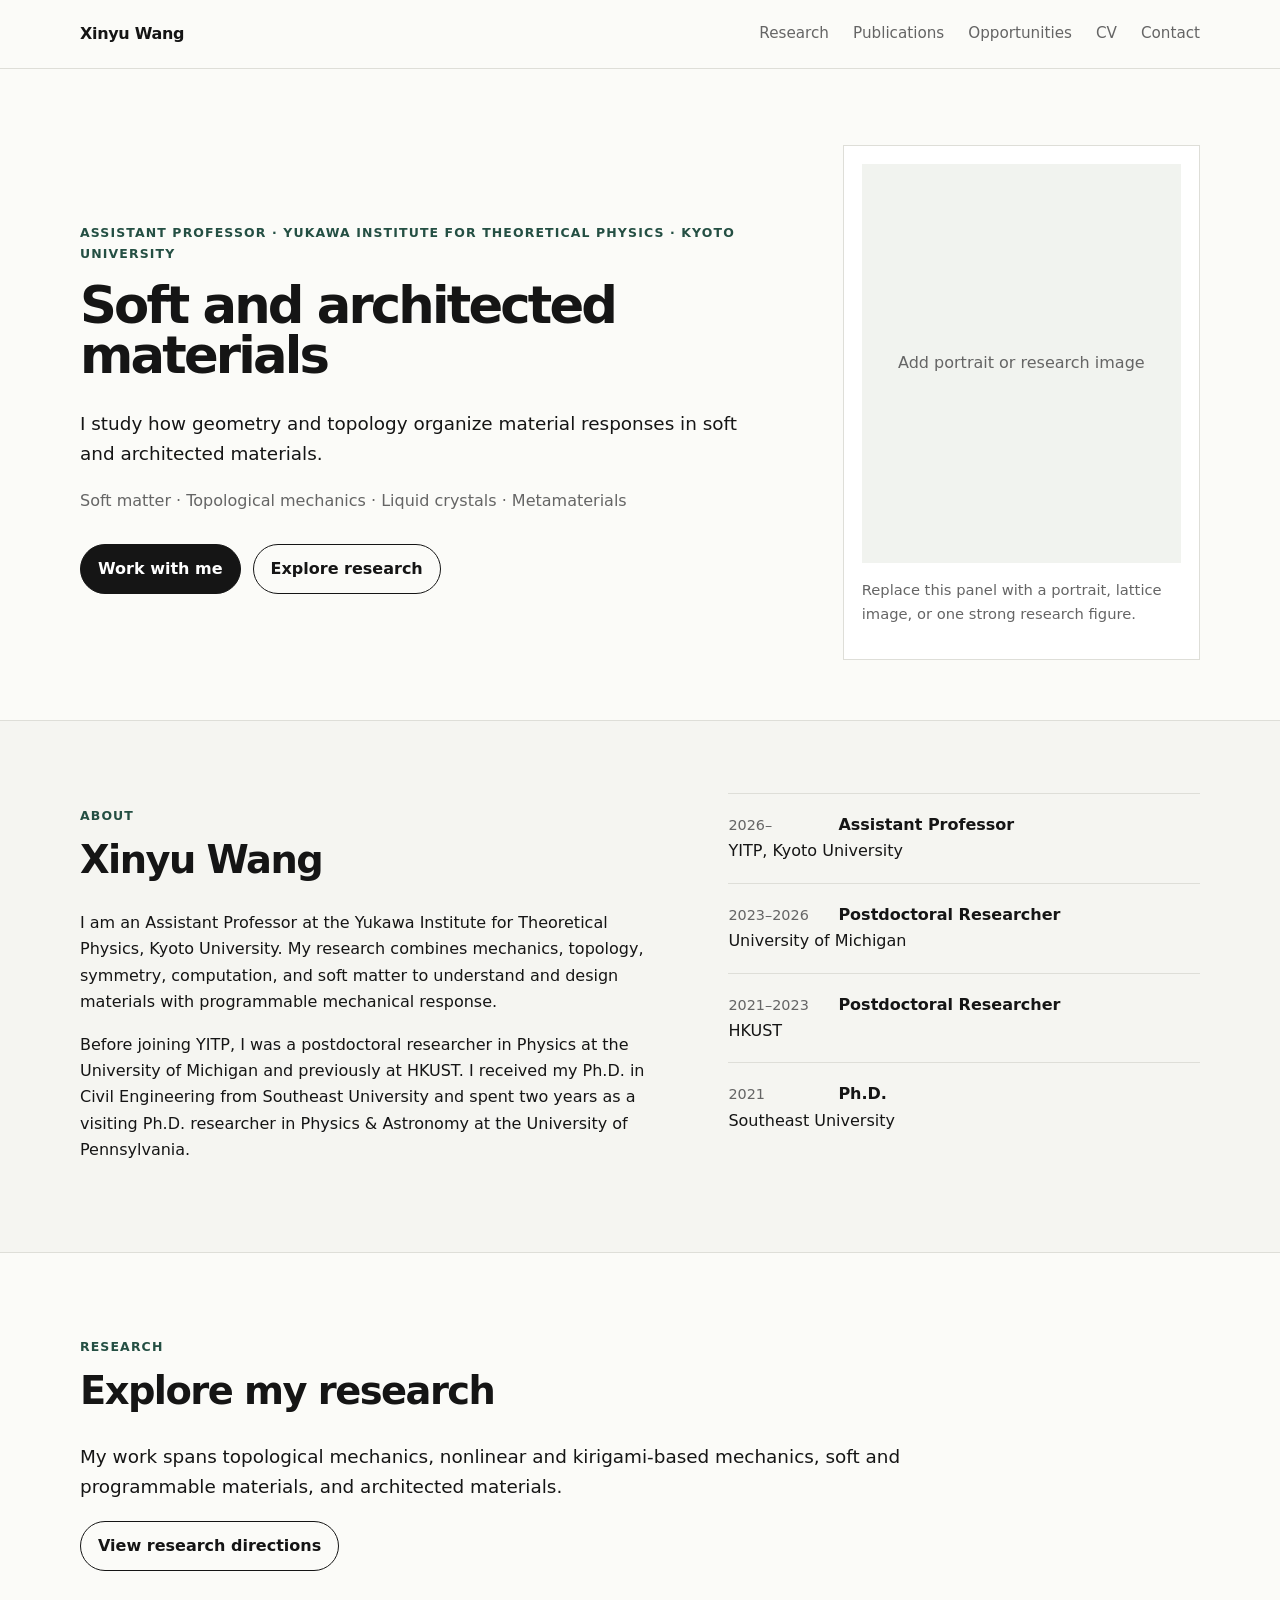
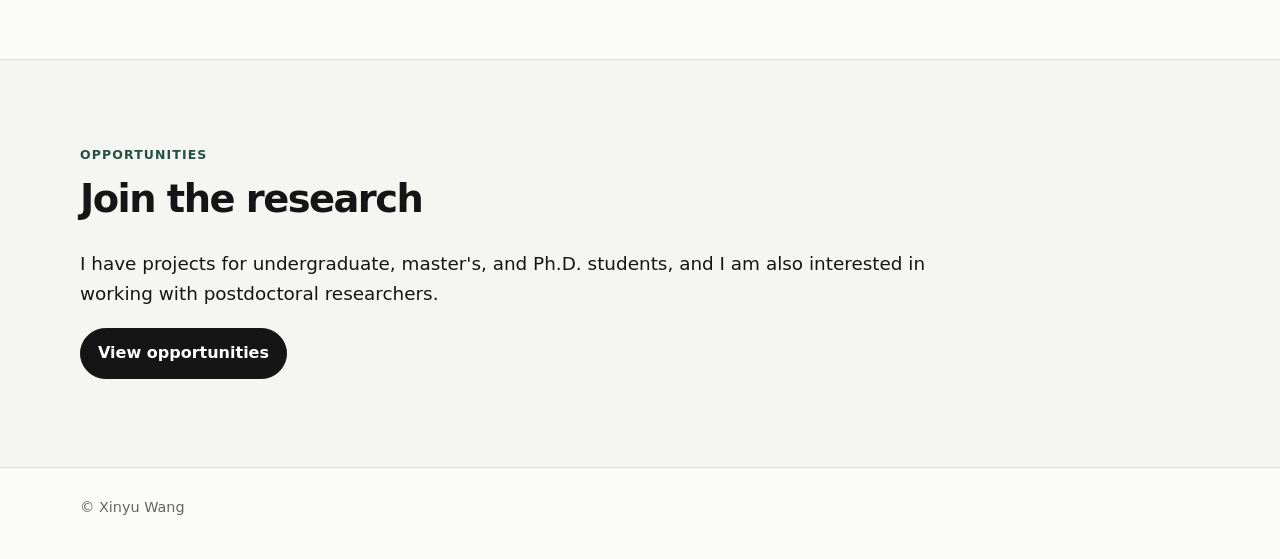
==== index.html @ d457baf6 "Add files via upload" ====
<!DOCTYPE html>
<html lang="en">
<head>
  <meta charset="utf-8" />
  <meta name="viewport" content="width=device-width, initial-scale=1" />
  <meta name="description" content="Xinyu Wang — topological mechanics, liquid crystals, architected materials, and soft matter." />
  <title>Xinyu Wang | Mechanics & Soft Materials</title>
  <link rel="stylesheet" href="style.css" />
</head>
<body>

  <header class="site-header">
    <div class="wrap nav-wrap">
      <a class="brand" href="index.html">Xinyu Wang</a>
      <nav>
        <a href="research.html">Research</a>
        <a href="publications.html">Publications</a>
        <a href="opportunities.html">Opportunities</a>
        <a href="cv.pdf">CV</a>
        <a href="contact.html">Contact</a>
      </nav>
    </div>
  </header>

<main>
<section class="hero">
      <div class="wrap hero-grid">
        <div>
          <p class="eyebrow">Assistant Professor · Yukawa Institute for Theoretical Physics · Kyoto University</p>
          <h1>Soft and architected materials</h1>
          <p class="lede">
            I study how geometry and topology organize
            material responses in soft and architected materials.
          </p>
          <p class="hero-tags">Soft matter · Topological mechanics · Liquid crystals · Metamaterials</p>
          <div class="cta-row">
            <a class="button primary" href="opportunities.html">Work with me</a>
            <a class="button" href="research.html">Explore research</a>
          </div>
        </div>
        <div class="hero-card">
          <div class="photo-placeholder">Add portrait or research image</div>
          <p class="small">Replace this panel with a portrait, lattice image, or one strong research figure.</p>
        </div>
      </div>
    </section><section id="about" class="section alt">
      <div class="wrap two-col">
        <div>
          <p class="section-kicker">About</p>
          <h2>Xinyu Wang</h2>
          <p>
            I am an Assistant Professor at the Yukawa Institute for Theoretical Physics,
            Kyoto University. My research combines mechanics, topology, symmetry,
            computation, and soft matter to understand and design materials with
            programmable mechanical response.
          </p>
          <p>
            Before joining YITP, I was a postdoctoral researcher in Physics at the
            University of Michigan and previously at HKUST. I received my Ph.D. in
            Civil Engineering from Southeast University and spent two years as a visiting
            Ph.D. researcher in Physics & Astronomy at the University of Pennsylvania.
          </p>
        </div>
        <div class="timeline">
          <div><span>2026–</span><strong>Assistant Professor</strong><br>YITP, Kyoto University</div>
          <div><span>2023–2026</span><strong>Postdoctoral Researcher</strong><br>University of Michigan</div>
          <div><span>2021–2023</span><strong>Postdoctoral Researcher</strong><br>HKUST</div>
          <div><span>2021</span><strong>Ph.D.</strong><br>Southeast University</div>
        </div>
      </div>
    </section>
<section class="section">
  <div class="wrap">
    <p class="section-kicker">Research</p>
    <h2>Explore my research</h2>
    <p class="big-copy">My work spans topological mechanics, nonlinear and kirigami-based mechanics, soft and programmable materials, and architected materials.</p>
    <p><a class="button" href="research.html">View research directions</a></p>
  </div>
</section>

<section class="section alt">
  <div class="wrap">
    <p class="section-kicker">Opportunities</p>
    <h2>Join the research</h2>
    <p class="big-copy">I have projects for undergraduate, master's, and Ph.D. students, and I am also interested in working with postdoctoral researchers.</p>
    <p><a class="button primary" href="opportunities.html">View opportunities</a></p>
  </div>
</section>

</main>
<footer>
  <div class="wrap">© Xinyu Wang</div>
</footer>
</body>
</html>
---- style.css ----
:root {
  --bg: #fbfbf8;
  --text: #151515;
  --muted: #656565;
  --line: #deded8;
  --accent: #244f43;
  --panel: #f1f3ef;
  --max: 1120px;
}

* { box-sizing: border-box; }
html { scroll-behavior: smooth; }
body {
  margin: 0;
  font-family: Inter, ui-sans-serif, system-ui, -apple-system, BlinkMacSystemFont, "Segoe UI", sans-serif;
  color: var(--text);
  background: var(--bg);
  line-height: 1.65;
}
a { color: inherit; }
.wrap { width: min(var(--max), calc(100% - 40px)); margin: auto; }

.site-header {
  position: sticky;
  top: 0;
  z-index: 10;
  background: rgba(251,251,248,.93);
  border-bottom: 1px solid var(--line);
  backdrop-filter: blur(10px);
}
.nav-wrap {
  min-height: 68px;
  display: flex;
  align-items: center;
  justify-content: space-between;
  gap: 24px;
}
.brand { font-weight: 750; text-decoration: none; letter-spacing: -.02em; }
nav { display: flex; gap: 24px; flex-wrap: wrap; }
nav a { text-decoration: none; color: var(--muted); font-size: .95rem; }
nav a:hover { color: var(--text); }

.hero { padding: 76px 0 60px; }
.hero-grid {
  display: grid;
  grid-template-columns: 1.45fr .75fr;
  gap: 72px;
  align-items: center;
}
.eyebrow, .section-kicker {
  text-transform: uppercase;
  letter-spacing: .09em;
  font-size: .78rem;
  font-weight: 750;
  color: var(--accent);
}
h1 {
  font-size: clamp(2.2rem, 4vw, 3.8rem);
  letter-spacing: -.055em;
  line-height: .98;
  margin: 16px 0 28px;
  max-width: 900px;
}
h2 {
  font-size: clamp(1.75rem, 3vw, 2.7rem);
  letter-spacing: -.04em;
  line-height: 1.08;
  margin: 8px 0 30px;
}
h3 { margin-top: 0; line-height: 1.25; }
.lede { font-size: 1.15rem; max-width: 760px; }
.hero-tags { color: var(--muted); max-width: 760px; }
.cta-row { display: flex; gap: 12px; flex-wrap: wrap; margin-top: 30px; }
.button {
  display: inline-block;
  padding: 11px 17px;
  border: 1px solid var(--text);
  border-radius: 999px;
  text-decoration: none;
  font-weight: 650;
}
.button.primary { background: var(--text); color: white; }
.hero-card {
  border: 1px solid var(--line);
  padding: 18px;
  background: white;
}
.photo-placeholder {
  aspect-ratio: 4/5;
  display: grid;
  place-items: center;
  background: var(--panel);
  color: var(--muted);
  text-align: center;
  padding: 20px;
}
.small, .meta, .note { color: var(--muted); font-size: .92rem; }

.section { padding: 72px 0; border-top: 1px solid var(--line); }
.section.alt { background: #f5f5f1; }
.cards {
  display: grid;
  grid-template-columns: repeat(2, 1fr);
  gap: 18px;
}
.cards.compact { margin-top: 34px; }
.card {
  background: white;
  border: 1px solid var(--line);
  padding: 28px;
}
.pub-list article {
  padding: 24px 0;
  border-top: 1px solid var(--line);
}
.pub-list article:last-child { border-bottom: 1px solid var(--line); }
.big-copy { font-size: 1.15rem; max-width: 850px; }
.callout {
  margin-top: 34px;
  border-left: 4px solid var(--accent);
  padding: 20px 24px;
  background: white;
}
.two-col {
  display: grid;
  grid-template-columns: 1.1fr .9fr;
  gap: 72px;
}
.timeline div {
  border-top: 1px solid var(--line);
  padding: 18px 0;
}
.timeline span {
  display: inline-block;
  min-width: 110px;
  color: var(--muted);
  font-size: .9rem;
}
.contact-block a { color: var(--accent); }
footer {
  border-top: 1px solid var(--line);
  padding: 28px 0 40px;
  color: var(--muted);
  font-size: .9rem;
}

@media (max-width: 780px) {
  .nav-wrap { align-items: flex-start; padding: 16px 0; }
  nav { gap: 12px; }
  .hero { padding-top: 58px; }
  .hero-grid, .two-col, .cards { grid-template-columns: 1fr; }
  .hero-grid { gap: 34px; }
}


.full-pub-list {
  margin: 0 0 30px 1.25rem;
  padding: 0;
}
.full-pub-list li {
  margin-bottom: 0.9rem;
  padding-left: 0.35rem;
}
.full-pub-list a {
  color: var(--accent);
}
.pub-year {
  margin-top: 2.2rem;
  margin-bottom: 1rem;
  font-size: 1.05rem;
  letter-spacing: 0.01em;
}
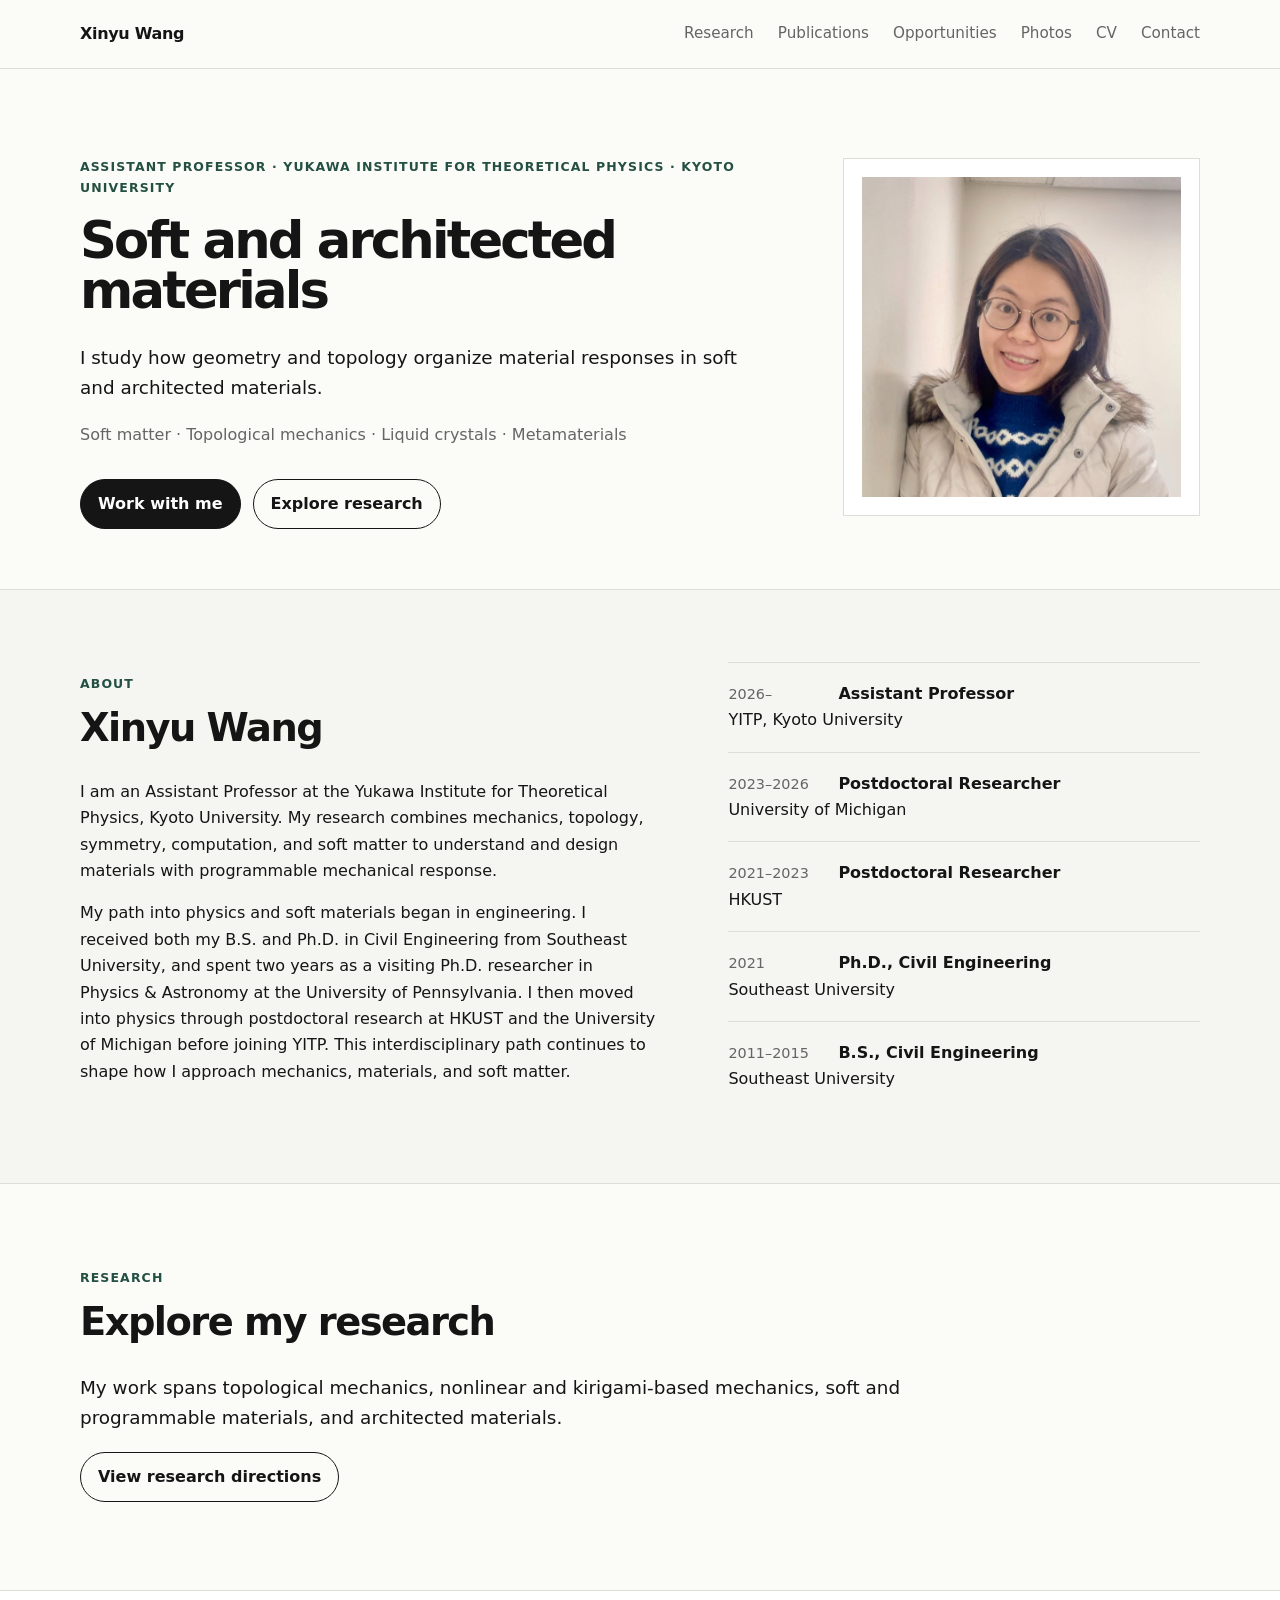
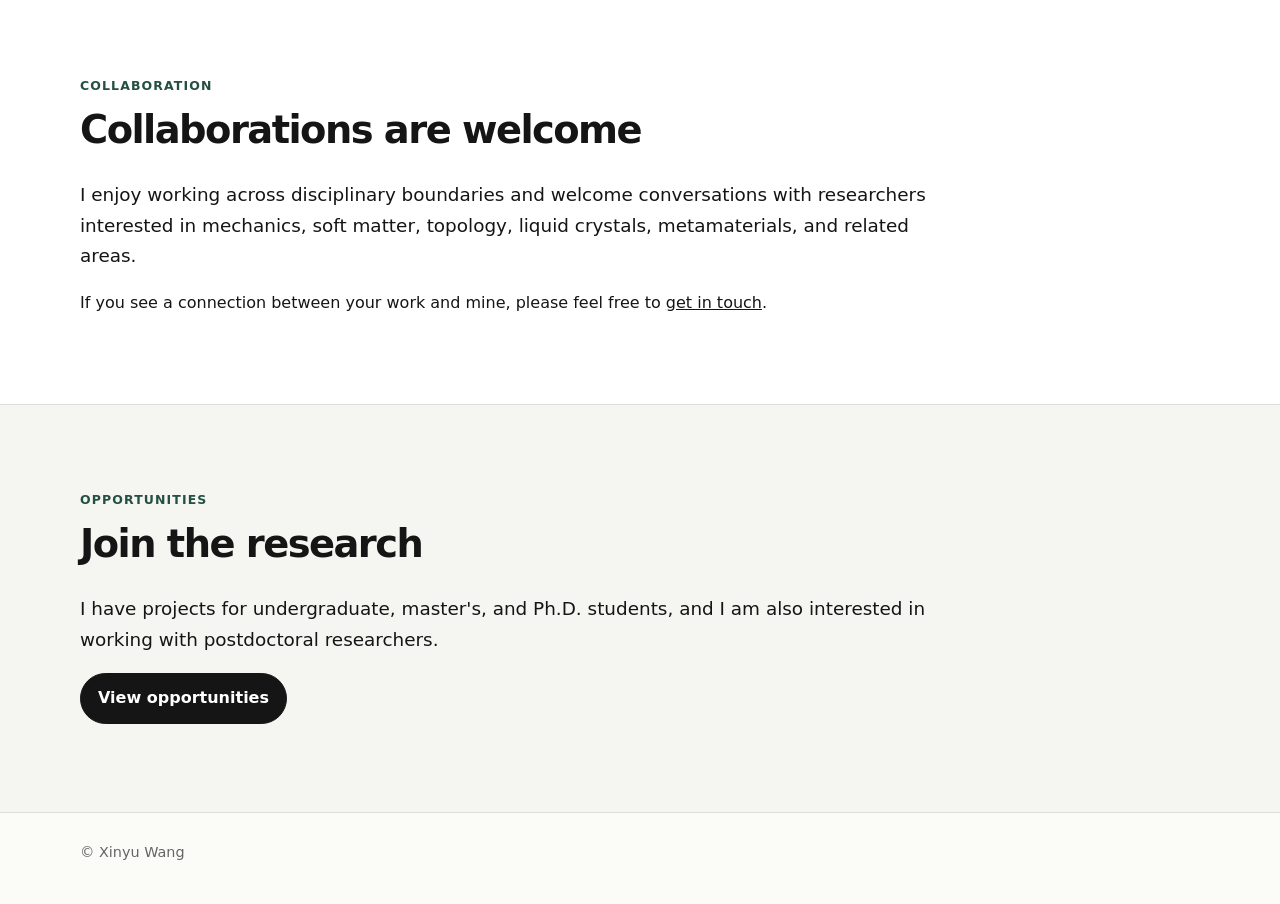
==== commit b45a0ce0: "Add files via upload" ====
--- a/index.html
+++ b/index.html
@@ -16,6 +16,7 @@
         <a href="research.html">Research</a>
         <a href="publications.html">Publications</a>
         <a href="opportunities.html">Opportunities</a>
+        <a href="photos.html">Photos</a>
         <a href="cv.pdf">CV</a>
         <a href="contact.html">Contact</a>
       </nav>
@@ -39,8 +40,7 @@
           </div>
         </div>
         <div class="hero-card">
-          <div class="photo-placeholder">Add portrait or research image</div>
-          <p class="small">Replace this panel with a portrait, lattice image, or one strong research figure.</p>
+          <img class="profile-photo" src="xinyu-wang.jpg" alt="Portrait of Xinyu Wang">
         </div>
       </div>
     </section><section id="about" class="section alt">
@@ -55,17 +55,20 @@
             programmable mechanical response.
           </p>
           <p>
-            Before joining YITP, I was a postdoctoral researcher in Physics at the
-            University of Michigan and previously at HKUST. I received my Ph.D. in
-            Civil Engineering from Southeast University and spent two years as a visiting
-            Ph.D. researcher in Physics & Astronomy at the University of Pennsylvania.
+            My path into physics and soft materials began in engineering. I received both my
+            B.S. and Ph.D. in Civil Engineering from Southeast University, and spent two years
+            as a visiting Ph.D. researcher in Physics &amp; Astronomy at the University of Pennsylvania.
+            I then moved into physics through postdoctoral research at HKUST and the University of
+            Michigan before joining YITP. This interdisciplinary path continues to shape how I
+            approach mechanics, materials, and soft matter.
           </p>
         </div>
         <div class="timeline">
           <div><span>2026–</span><strong>Assistant Professor</strong><br>YITP, Kyoto University</div>
           <div><span>2023–2026</span><strong>Postdoctoral Researcher</strong><br>University of Michigan</div>
           <div><span>2021–2023</span><strong>Postdoctoral Researcher</strong><br>HKUST</div>
-          <div><span>2021</span><strong>Ph.D.</strong><br>Southeast University</div>
+          <div><span>2021</span><strong>Ph.D., Civil Engineering</strong><br>Southeast University</div>
+          <div><span>2011–2015</span><strong>B.S., Civil Engineering</strong><br>Southeast University</div>
         </div>
       </div>
     </section>
@@ -75,6 +78,21 @@
     <h2>Explore my research</h2>
     <p class="big-copy">My work spans topological mechanics, nonlinear and kirigami-based mechanics, soft and programmable materials, and architected materials.</p>
     <p><a class="button" href="research.html">View research directions</a></p>
+  </div>
+</section>
+
+
+<section class="section collaboration-home">
+  <div class="wrap">
+    <p class="section-kicker">Collaboration</p>
+    <h2>Collaborations are welcome</h2>
+    <p class="big-copy">
+      I enjoy working across disciplinary boundaries and welcome conversations with researchers
+      interested in mechanics, soft matter, topology, liquid crystals, metamaterials, and related areas.
+    </p>
+    <p>
+      If you see a connection between your work and mine, please feel free to <a href="contact.html">get in touch</a>.
+    </p>
   </div>
 </section>
 
--- a/style.css
+++ b/style.css
@@ -170,3 +170,41 @@
   font-size: 1.05rem;
   letter-spacing: 0.01em;
 }
+
+
+.profile-photo {
+  display: block;
+  width: 100%;
+  height: auto;
+  aspect-ratio: 1 / 1;
+  object-fit: cover;
+}
+.photo-grid {
+  display: grid;
+  grid-template-columns: minmax(260px, 0.8fr) 1.2fr;
+  gap: 48px;
+  align-items: start;
+  margin-top: 36px;
+}
+.photo-item {
+  margin: 0;
+}
+.photo-item img {
+  display: block;
+  width: 100%;
+  height: auto;
+}
+.photo-item figcaption {
+  margin-top: 10px;
+  color: var(--muted);
+  font-size: .9rem;
+}
+.personal-note {
+  max-width: 650px;
+}
+.collaboration-home {
+  background: white;
+}
+@media (max-width: 780px) {
+  .photo-grid { grid-template-columns: 1fr; gap: 28px; }
+}
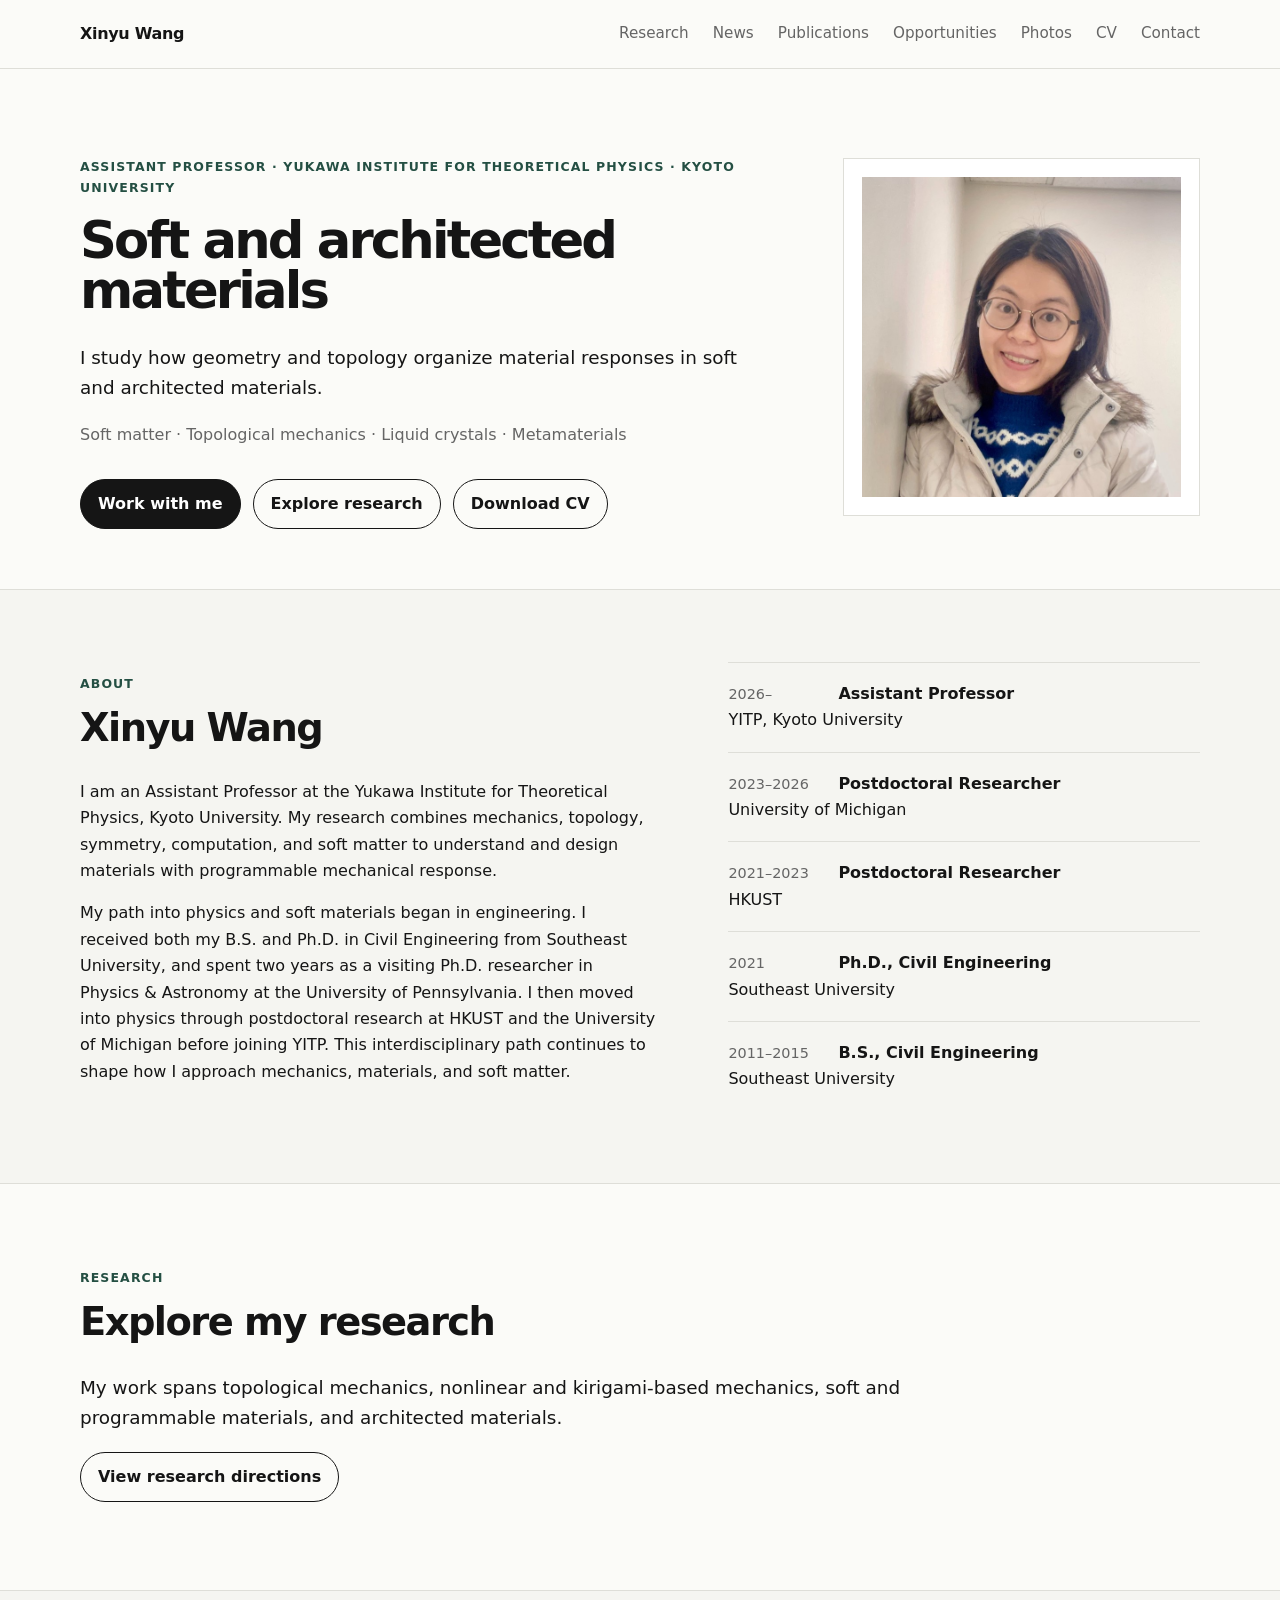
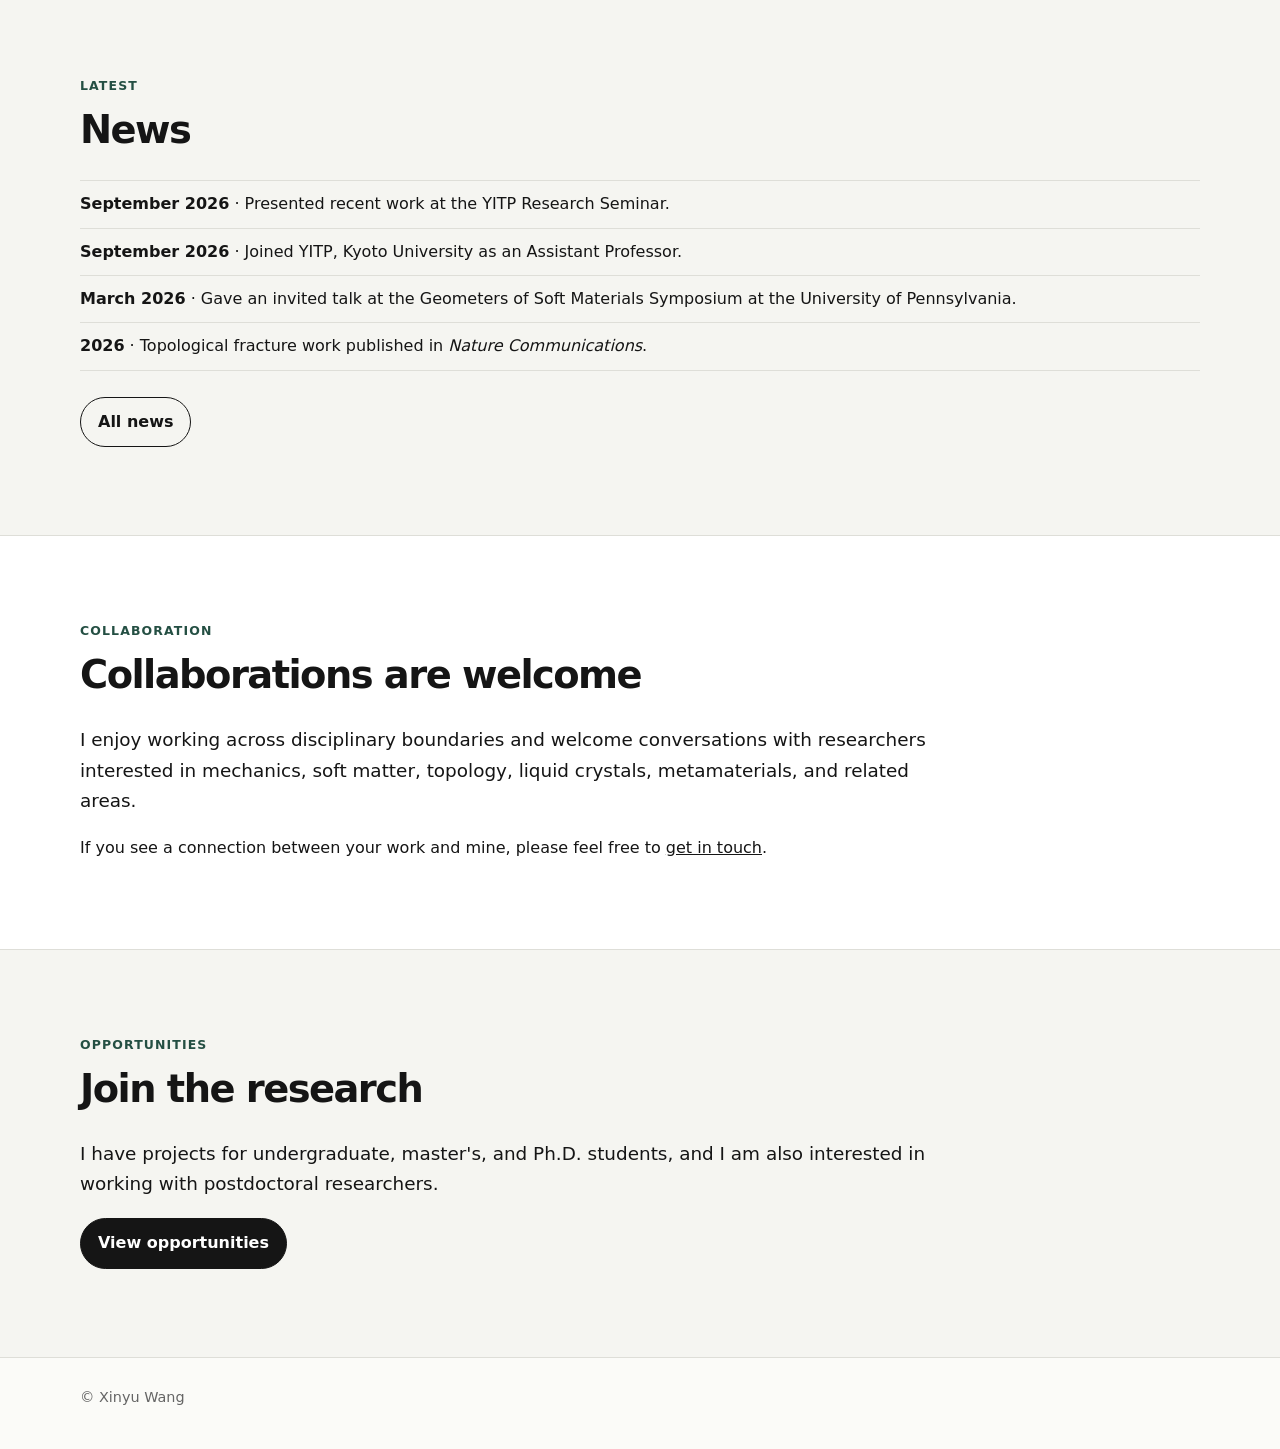
==== commit 1d4e57ad: "Add files via upload" ====
--- a/index.html
+++ b/index.html
@@ -14,6 +14,7 @@
       <a class="brand" href="index.html">Xinyu Wang</a>
       <nav>
         <a href="research.html">Research</a>
+        <a href="news.html">News</a>
         <a href="publications.html">Publications</a>
         <a href="opportunities.html">Opportunities</a>
         <a href="photos.html">Photos</a>
@@ -37,6 +38,7 @@
           <div class="cta-row">
             <a class="button primary" href="opportunities.html">Work with me</a>
             <a class="button" href="research.html">Explore research</a>
+            <a class="button" href="cv.pdf" download="Xinyu_Wang_CV.pdf">Download CV</a>
           </div>
         </div>
         <div class="hero-card">
@@ -82,6 +84,20 @@
 </section>
 
 
+<section class="section alt">
+  <div class="wrap">
+    <p class="section-kicker">Latest</p>
+    <h2>News</h2>
+    <div class="home-news">
+      <p><strong>September 2026</strong> · Presented recent work at the YITP Research Seminar.</p>
+      <p><strong>September 2026</strong> · Joined YITP, Kyoto University as an Assistant Professor.</p>
+      <p><strong>March 2026</strong> · Gave an invited talk at the Geometers of Soft Materials Symposium at the University of Pennsylvania.</p>
+      <p><strong>2026</strong> · Topological fracture work published in <em>Nature Communications</em>.</p>
+    </div>
+    <p><a class="button" href="news.html">All news</a></p>
+  </div>
+</section>
+
 <section class="section collaboration-home">
   <div class="wrap">
     <p class="section-kicker">Collaboration</p>
--- a/style.css
+++ b/style.css
@@ -208,3 +208,35 @@
 @media (max-width: 780px) {
   .photo-grid { grid-template-columns: 1fr; gap: 28px; }
 }
+
+.news-list article {
+  display: grid;
+  grid-template-columns: 150px 1fr;
+  gap: 24px;
+  padding: 22px 0;
+  border-top: 1px solid var(--line);
+}
+.news-list article:last-child { border-bottom: 1px solid var(--line); }
+.news-list h3 { margin-bottom: 6px; }
+.news-list p { margin-top: 6px; }
+.news-date { color: var(--muted); font-size: .9rem; }
+.home-news { margin-bottom: 26px; }
+.home-news p { padding: 10px 0; margin: 0; border-top: 1px solid var(--line); }
+.home-news p:last-child { border-bottom: 1px solid var(--line); }
+@media (max-width: 650px) {
+  .news-list article { grid-template-columns: 1fr; gap: 4px; }
+}
+
+.personal-reflection {
+  color: var(--muted);
+  font-style: italic;
+  max-width: 780px;
+}
+
+.page-title { margin: 8px 0 30px; font-size: clamp(1.75rem, 3vw, 2.7rem); line-height: 1.08; letter-spacing: -.04em; }
+nav a[aria-current="page"] { color: var(--accent); font-weight: 650; }
+a:focus-visible { outline: 2px solid var(--accent); outline-offset: 4px; }
+@media (max-width: 780px) {
+  .nav-wrap { flex-direction: column; gap: 12px; }
+  nav { column-gap: 16px; row-gap: 8px; }
+}
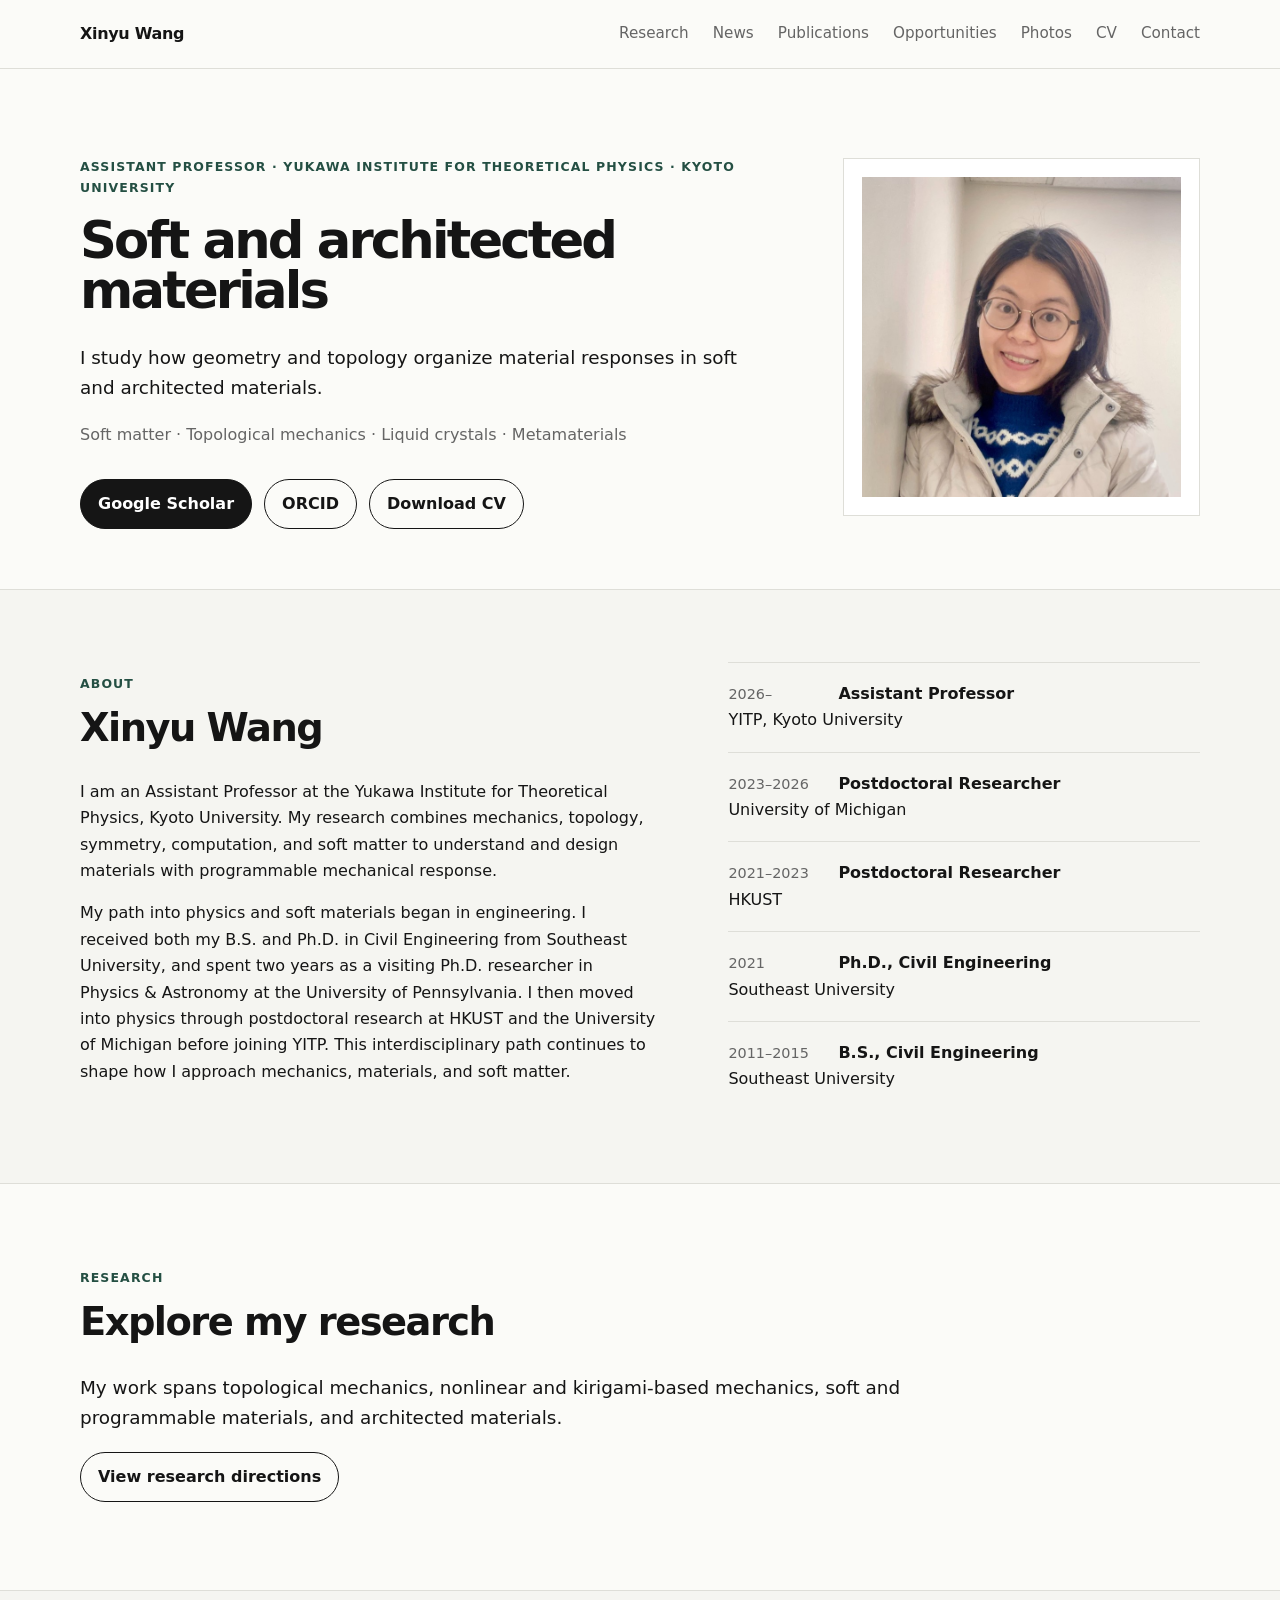
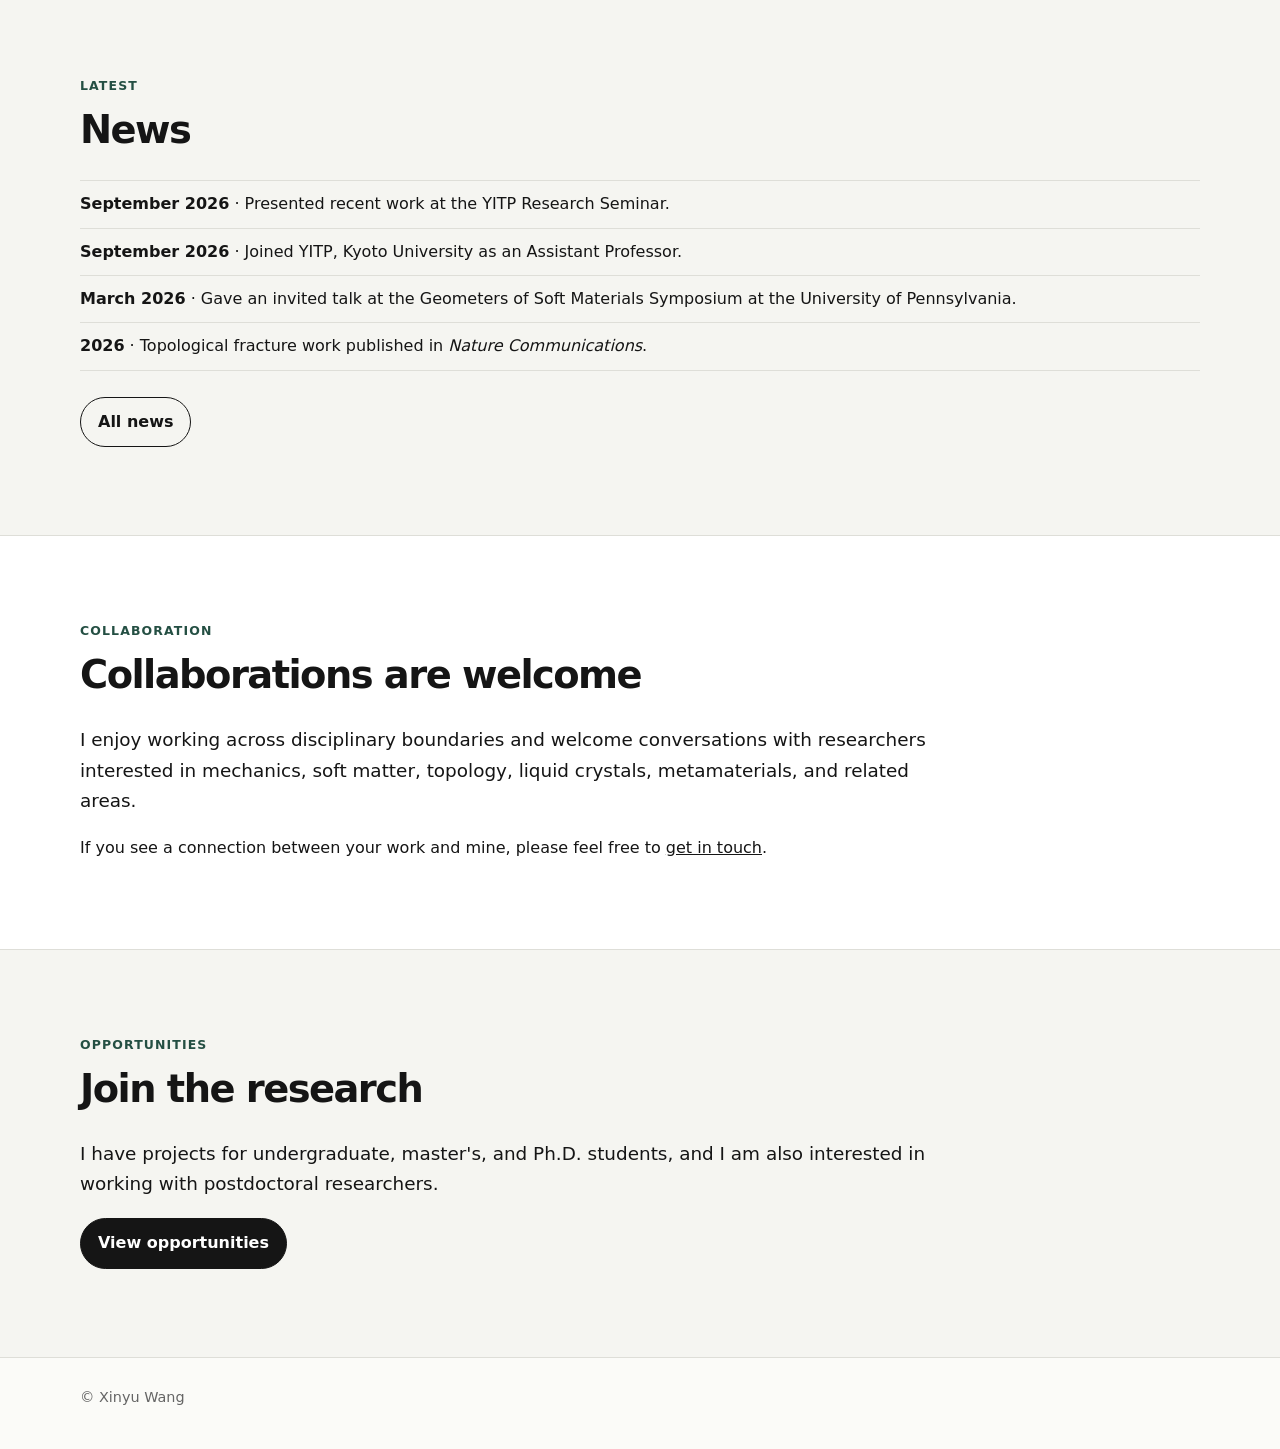
==== commit 56e290ee: "Add files via upload" ====
--- a/index.html
+++ b/index.html
@@ -36,8 +36,8 @@
           </p>
           <p class="hero-tags">Soft matter · Topological mechanics · Liquid crystals · Metamaterials</p>
           <div class="cta-row">
-            <a class="button primary" href="opportunities.html">Work with me</a>
-            <a class="button" href="research.html">Explore research</a>
+            <a class="button primary" href="https://scholar.google.com/citations?hl=en&amp;user=svGlrvEAAAAJ" target="_blank" rel="noopener noreferrer">Google Scholar</a>
+            <a class="button" href="https://orcid.org/0009-0000-4370-2174" target="_blank" rel="noopener noreferrer">ORCID</a>
             <a class="button" href="cv.pdf" download="Xinyu_Wang_CV.pdf">Download CV</a>
           </div>
         </div>
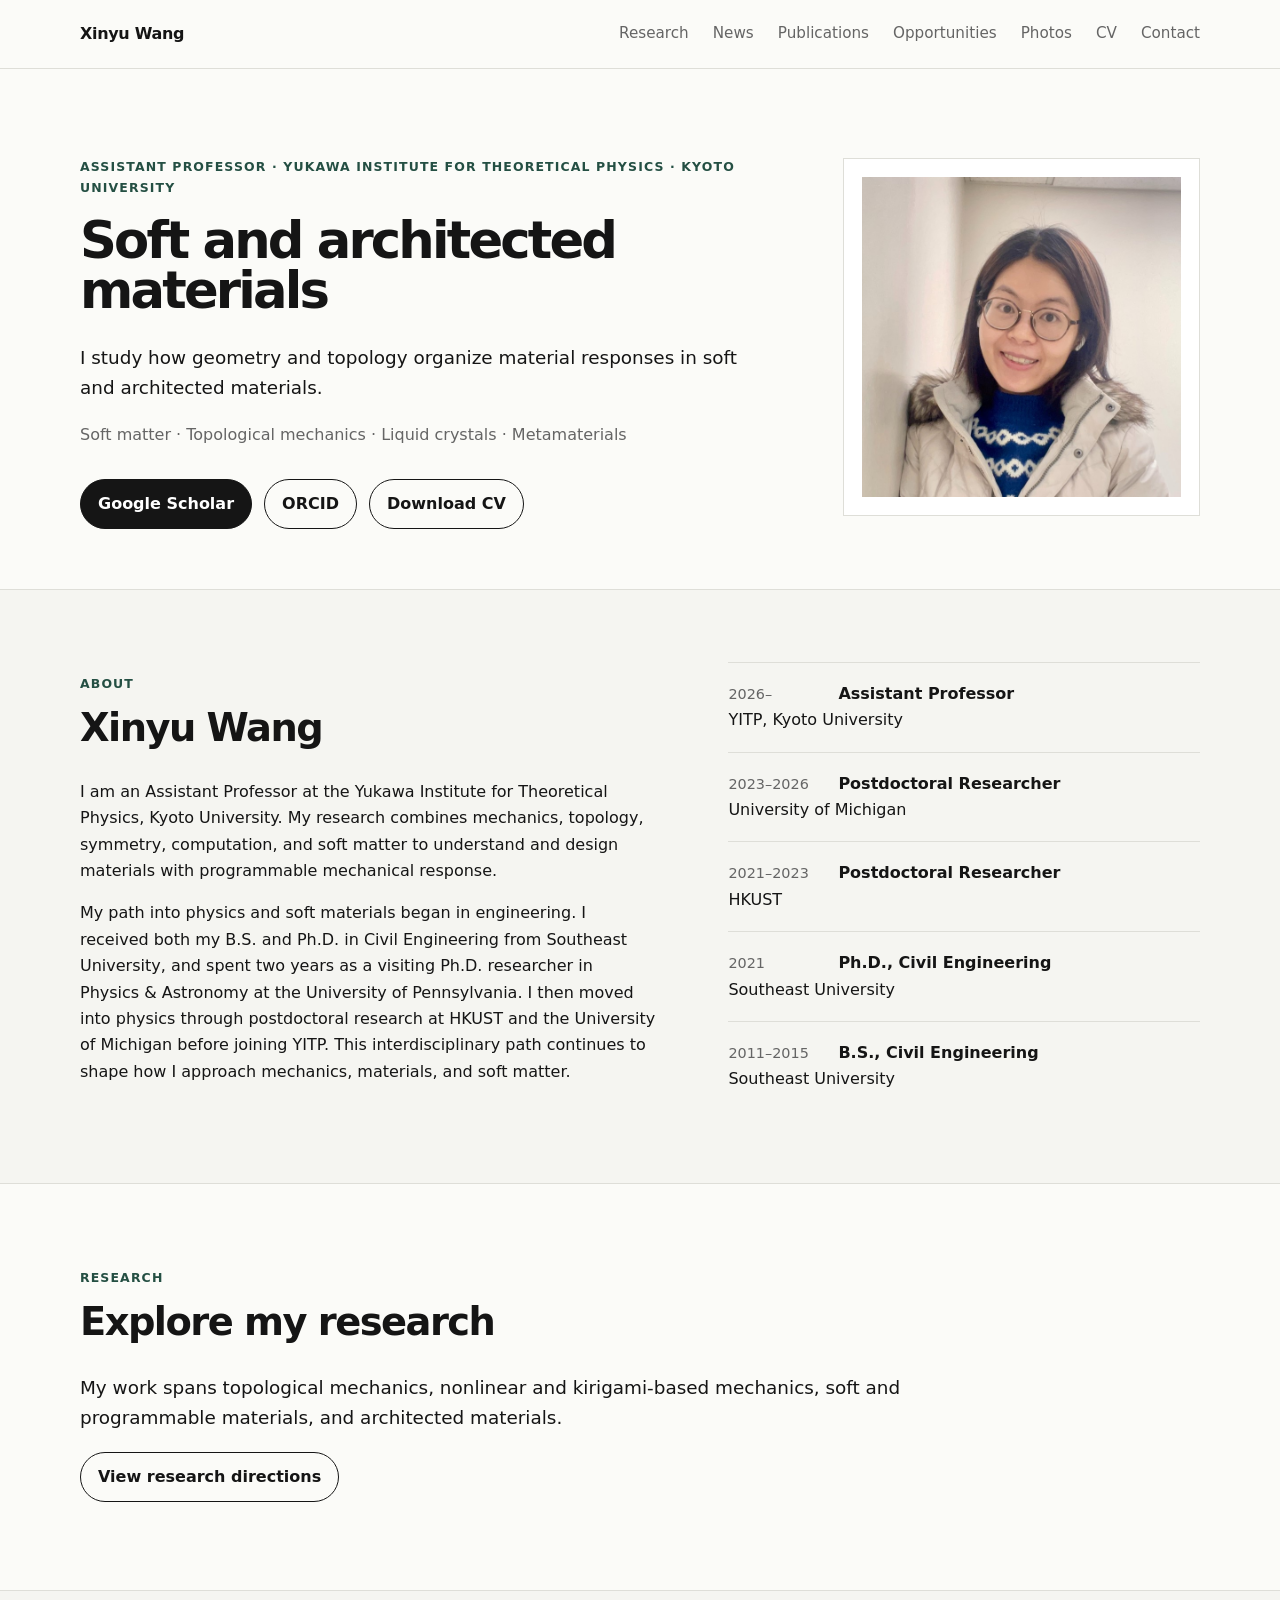
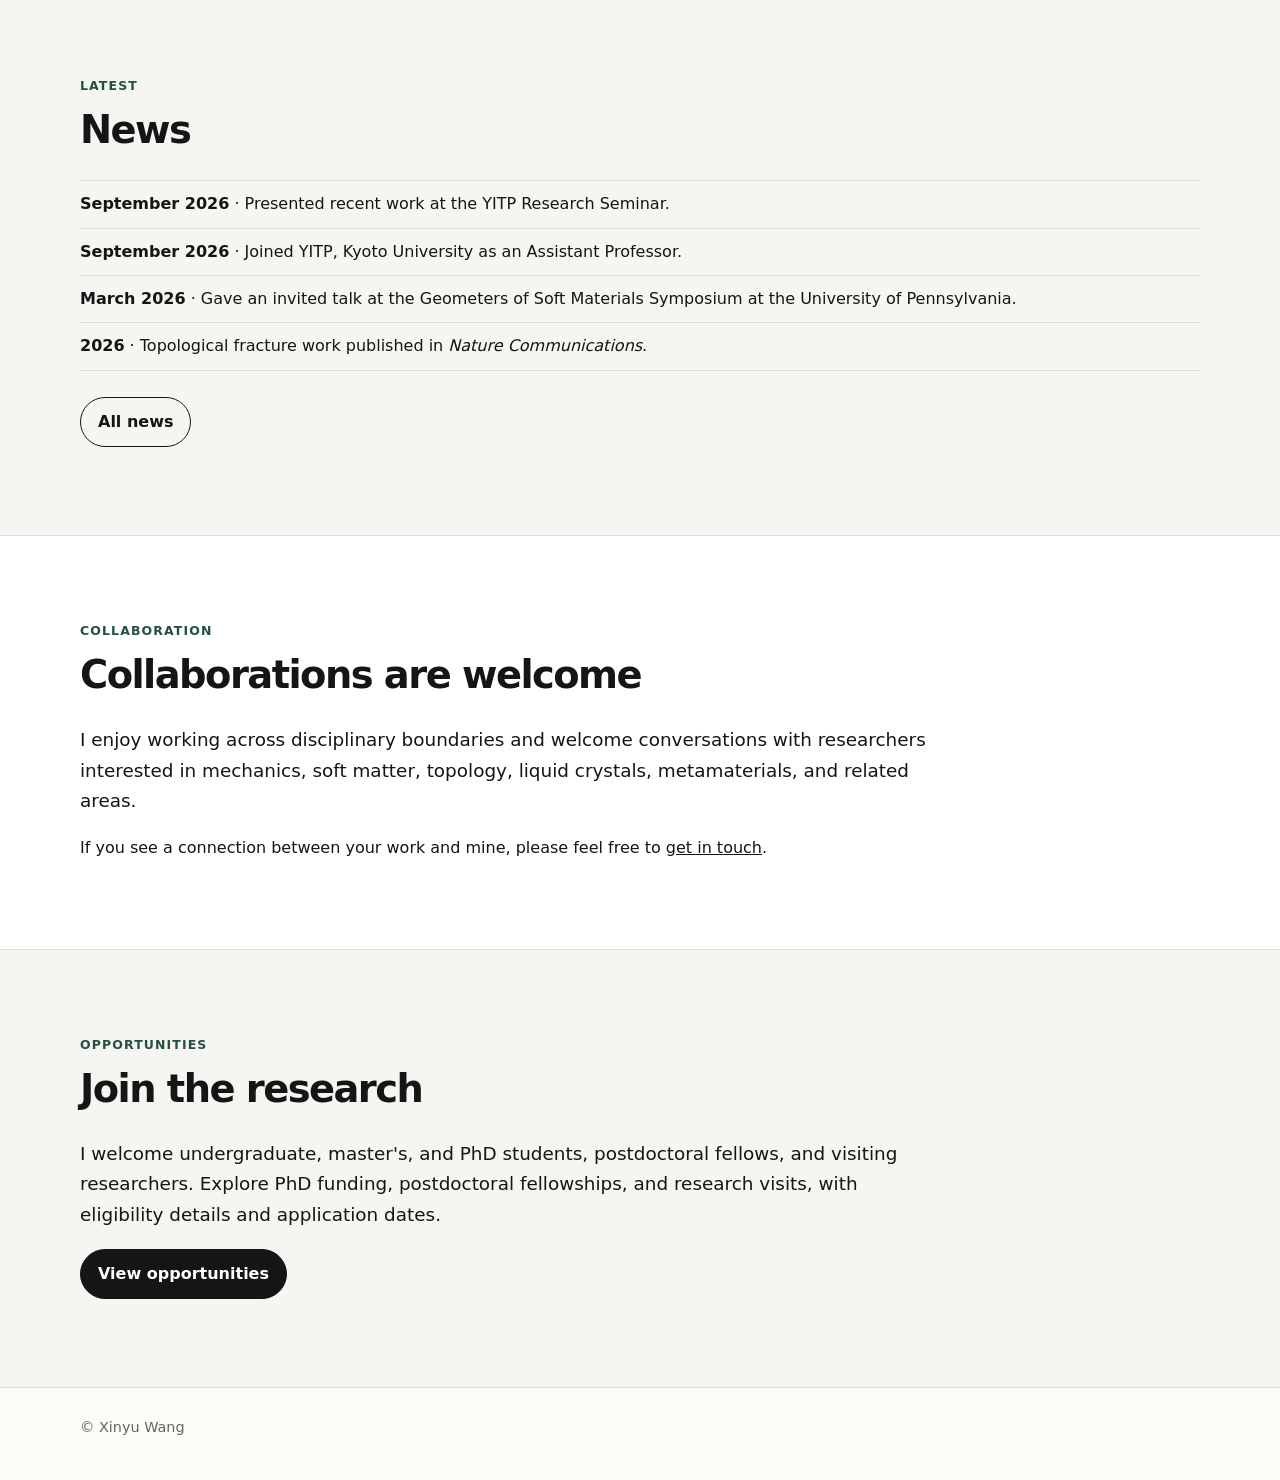
==== commit 7f67b903: "Add files via upload" ====
--- a/index.html
+++ b/index.html
@@ -116,7 +116,7 @@
   <div class="wrap">
     <p class="section-kicker">Opportunities</p>
     <h2>Join the research</h2>
-    <p class="big-copy">I have projects for undergraduate, master's, and Ph.D. students, and I am also interested in working with postdoctoral researchers.</p>
+    <p class="big-copy">I welcome undergraduate, master's, and PhD students, postdoctoral fellows, and visiting researchers. Explore PhD funding, postdoctoral fellowships, and research visits, with eligibility details and application dates.</p>
     <p><a class="button primary" href="opportunities.html">View opportunities</a></p>
   </div>
 </section>
--- a/style.css
+++ b/style.css
@@ -236,6 +236,44 @@
 .page-title { margin: 8px 0 30px; font-size: clamp(1.75rem, 3vw, 2.7rem); line-height: 1.08; letter-spacing: -.04em; }
 nav a[aria-current="page"] { color: var(--accent); font-weight: 650; }
 a:focus-visible { outline: 2px solid var(--accent); outline-offset: 4px; }
+.sr-only { position: absolute; width: 1px; height: 1px; padding: 0; margin: -1px; overflow: hidden; clip: rect(0,0,0,0); white-space: nowrap; border: 0; }
+.skip-link { position: fixed; top: -100px; left: 20px; z-index: 100; background: white; padding: 12px 18px; }
+.skip-link:focus { top: 10px; }
+.opportunities-intro { padding-bottom: 40px; }
+.opportunities-copy { max-width: 850px; }
+.opportunities-page .big-copy a, .opportunities-copy a { color: var(--accent); text-underline-offset: 3px; }
+.opportunity-jump { display: flex; flex-wrap: wrap; gap: 12px 28px; margin: 38px 0 24px; padding: 22px 0; border-top: 1px solid var(--line); border-bottom: 1px solid var(--line); }
+.opportunity-jump a { color: var(--accent); font-weight: 650; text-decoration: underline; text-underline-offset: 4px; }
+.opportunity-date { max-width: 920px; margin-bottom: 0; }
+.opportunity-section { scroll-margin-top: 92px; }
+.opportunity-section h2 { margin-bottom: 22px; }
+.opportunity-table-wrap { margin-top: 30px; }
+.opportunity-table { width: 100%; border-collapse: collapse; table-layout: fixed; text-align: left; background: white; font-size: .94rem; line-height: 1.6; }
+.opportunity-table .program-col { width: 25%; }
+.opportunity-table .eligibility-col { width: 44%; }
+.opportunity-table .dates-col { width: 31%; }
+.opportunity-table th, .opportunity-table td { vertical-align: top; padding: 22px; border-bottom: 1px solid var(--line); overflow-wrap: anywhere; }
+.opportunity-table thead th { background: var(--panel); color: var(--accent); font-size: .8rem; letter-spacing: .02em; padding-top: 16px; padding-bottom: 16px; }
+.opportunity-table tbody th { font-weight: 650; }
+.opportunity-table a { color: var(--accent); text-decoration-thickness: 1px; text-underline-offset: 3px; }
+.program-meta { display: block; font-weight: 400; color: var(--muted); font-size: .84rem; margin-top: 8px; }
+.program-dates strong { display: block; font-weight: 600; }
+.program-dates small { display: block; font-size: .85rem; color: var(--muted); margin-top: 8px; }
+.program-dates small + strong { margin-top: 18px; }
+.opportunity-contact .button { overflow-wrap: anywhere; max-width: 100%; }
+@media (max-width: 780px) {
+  .opportunity-section { scroll-margin-top: 154px; }
+  .opportunity-table, .opportunity-table tbody, .opportunity-table tr, .opportunity-table th, .opportunity-table td { display: block; width: 100%; }
+  .opportunity-table colgroup { display: none; }
+  .opportunity-table thead { position: absolute; width: 1px; height: 1px; overflow: hidden; clip: rect(0,0,0,0); }
+  .opportunity-table { background: transparent; }
+  .opportunity-table tr { margin-bottom: 20px; border: 1px solid var(--line); background: white; }
+  .opportunity-table tbody th { background: var(--panel); font-size: 1rem; padding: 20px; }
+  .opportunity-table td { padding: 18px 20px; }
+  .opportunity-table td:last-child { border-bottom: 0; }
+  .opportunity-table td::before { content: attr(data-label); display: block; font-size: .75rem; font-weight: 750; letter-spacing: .03em; color: var(--accent); margin-bottom: 8px; }
+  .opportunities-page .section { padding-top: 48px; padding-bottom: 48px; }
+}
 @media (max-width: 780px) {
   .nav-wrap { flex-direction: column; gap: 12px; }
   nav { column-gap: 16px; row-gap: 8px; }
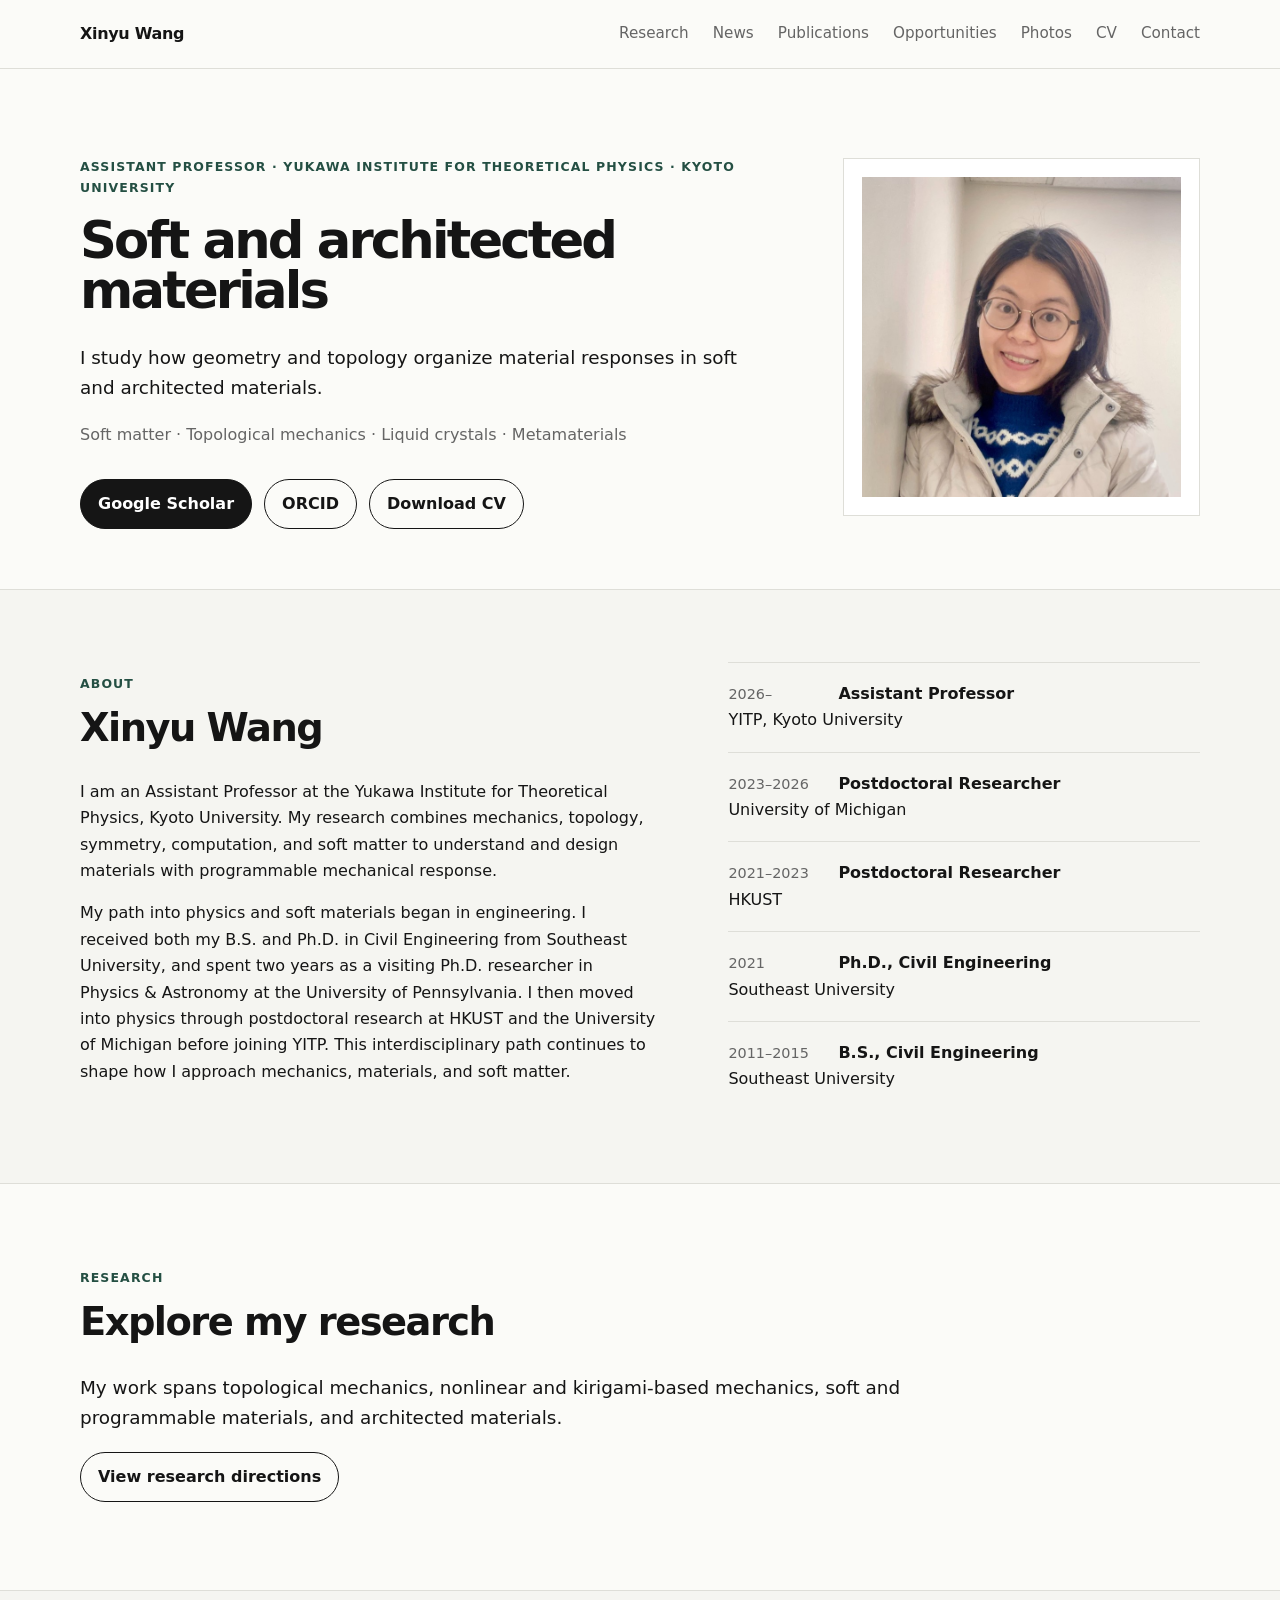
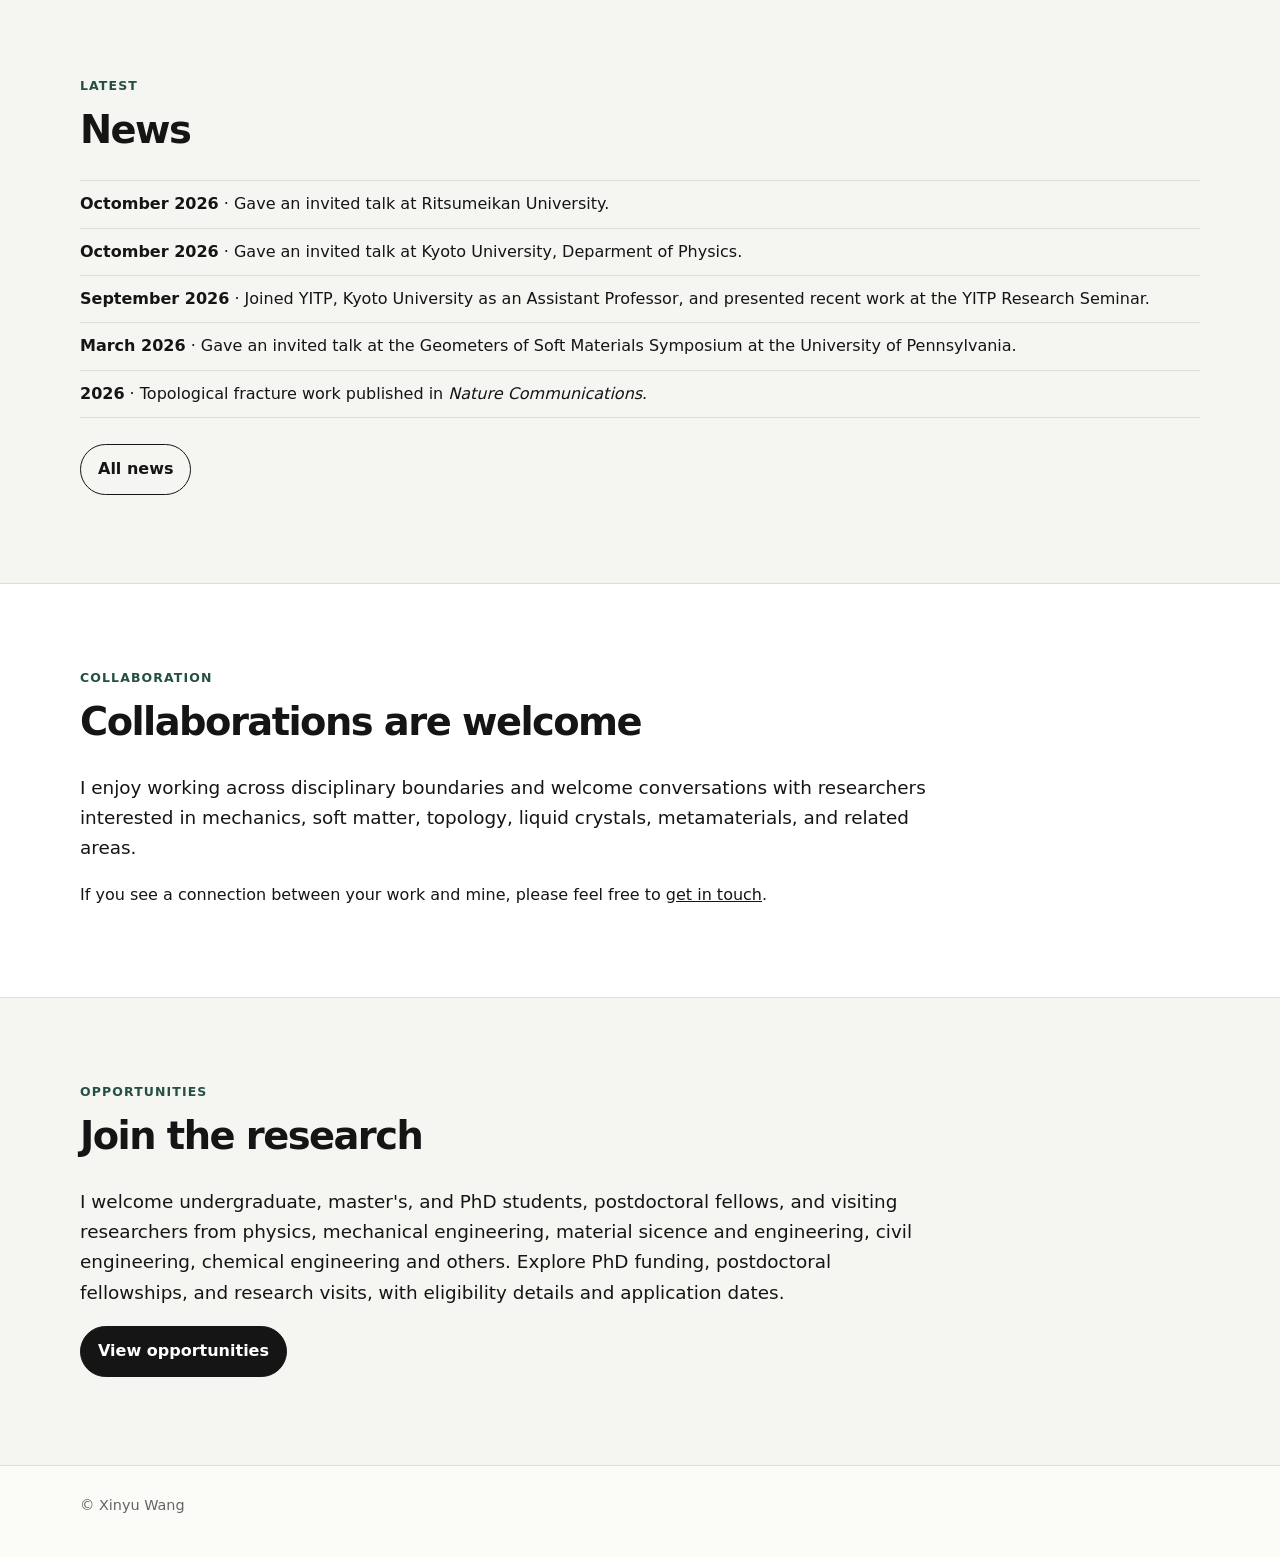
==== commit 6a3e0080: "Add files via upload" ====
--- a/index.html
+++ b/index.html
@@ -89,8 +89,10 @@
     <p class="section-kicker">Latest</p>
     <h2>News</h2>
     <div class="home-news">
-      <p><strong>September 2026</strong> · Presented recent work at the YITP Research Seminar.</p>
-      <p><strong>September 2026</strong> · Joined YITP, Kyoto University as an Assistant Professor.</p>
+	 <p><strong>Octomber 2026</strong> · Gave an invited talk at Ritsumeikan University.</p>
+      <p><strong>Octomber 2026</strong> · Gave an invited talk at Kyoto University, Deparment of Physics. </p>
+
+      <p><strong>September 2026</strong> · Joined YITP, Kyoto University as an Assistant Professor, and presented recent work at the YITP Research Seminar.</p>
       <p><strong>March 2026</strong> · Gave an invited talk at the Geometers of Soft Materials Symposium at the University of Pennsylvania.</p>
       <p><strong>2026</strong> · Topological fracture work published in <em>Nature Communications</em>.</p>
     </div>
@@ -116,7 +118,7 @@
   <div class="wrap">
     <p class="section-kicker">Opportunities</p>
     <h2>Join the research</h2>
-    <p class="big-copy">I welcome undergraduate, master's, and PhD students, postdoctoral fellows, and visiting researchers. Explore PhD funding, postdoctoral fellowships, and research visits, with eligibility details and application dates.</p>
+    <p class="big-copy">I welcome undergraduate, master's, and PhD students, postdoctoral fellows, and visiting researchers from physics, mechanical engineering, material sicence and engineering, civil engineering, chemical engineering and others. Explore PhD funding, postdoctoral fellowships, and research visits, with eligibility details and application dates.</p>
     <p><a class="button primary" href="opportunities.html">View opportunities</a></p>
   </div>
 </section>
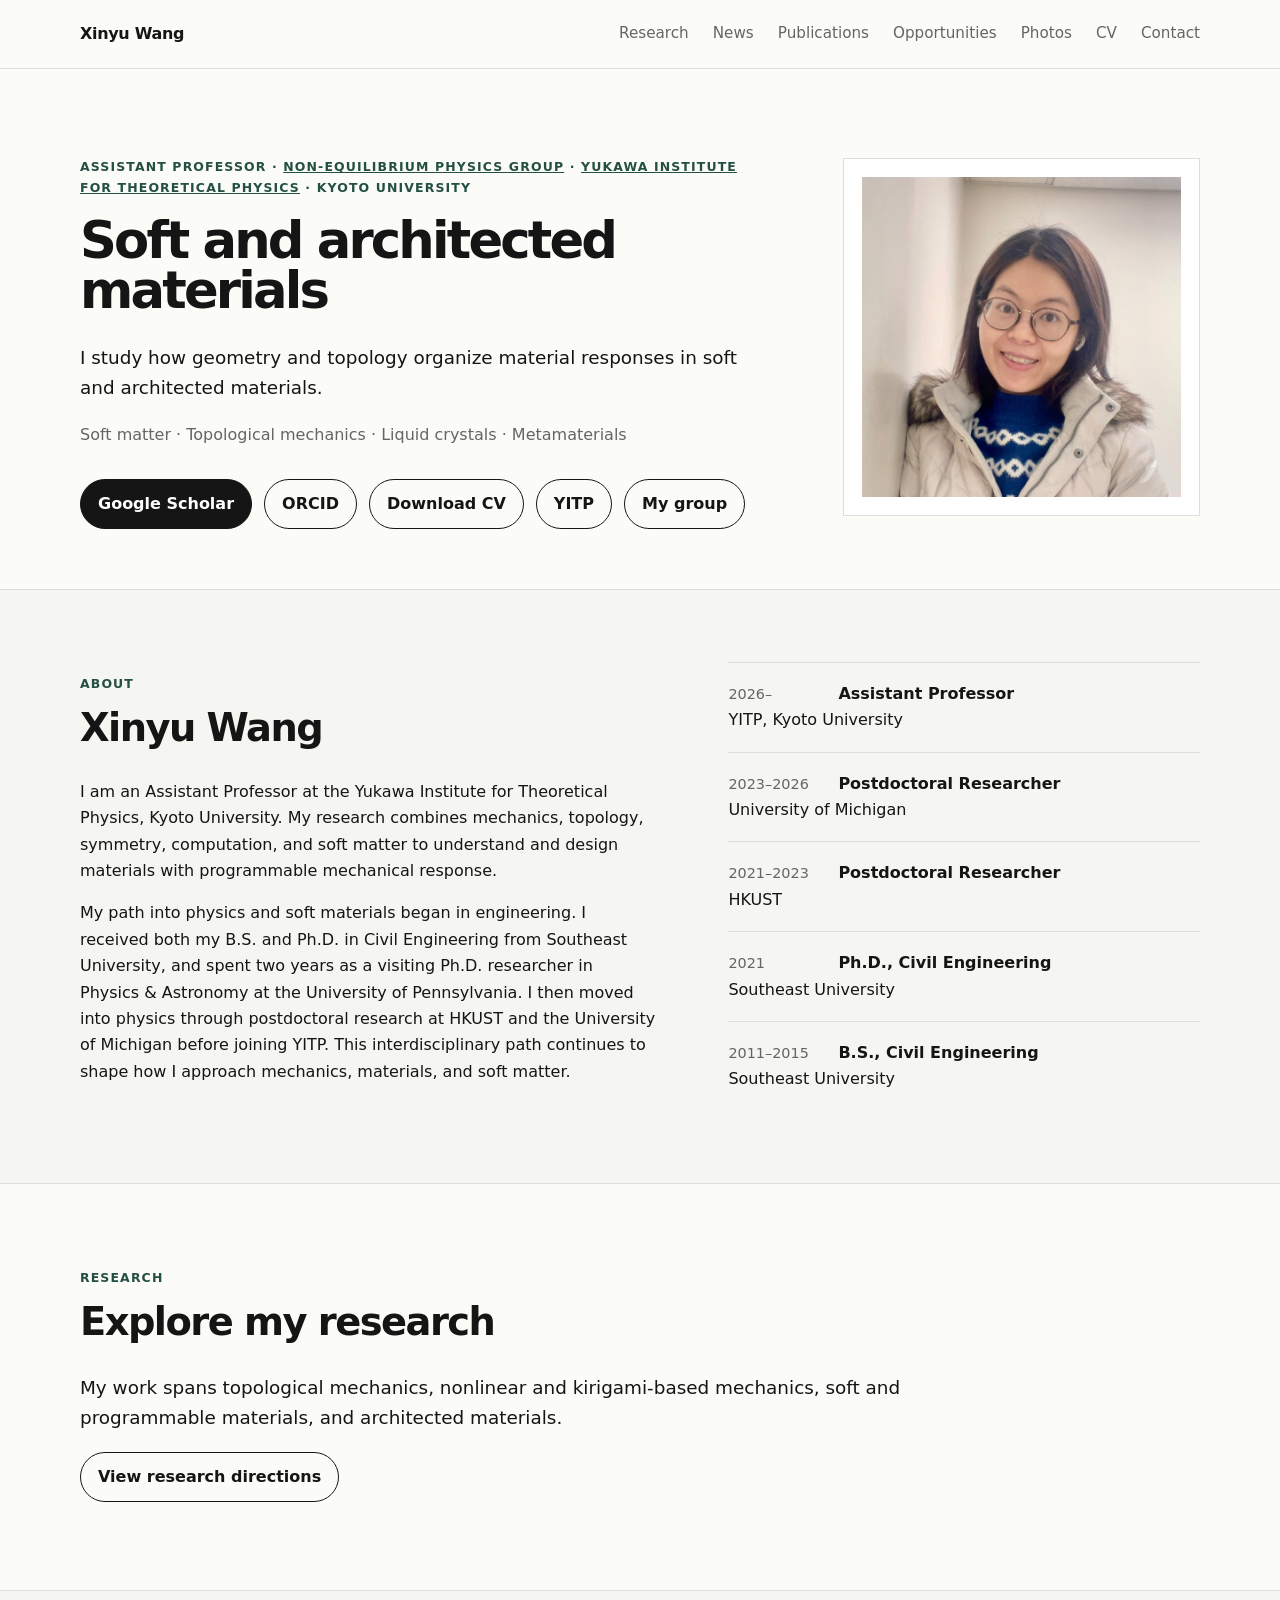
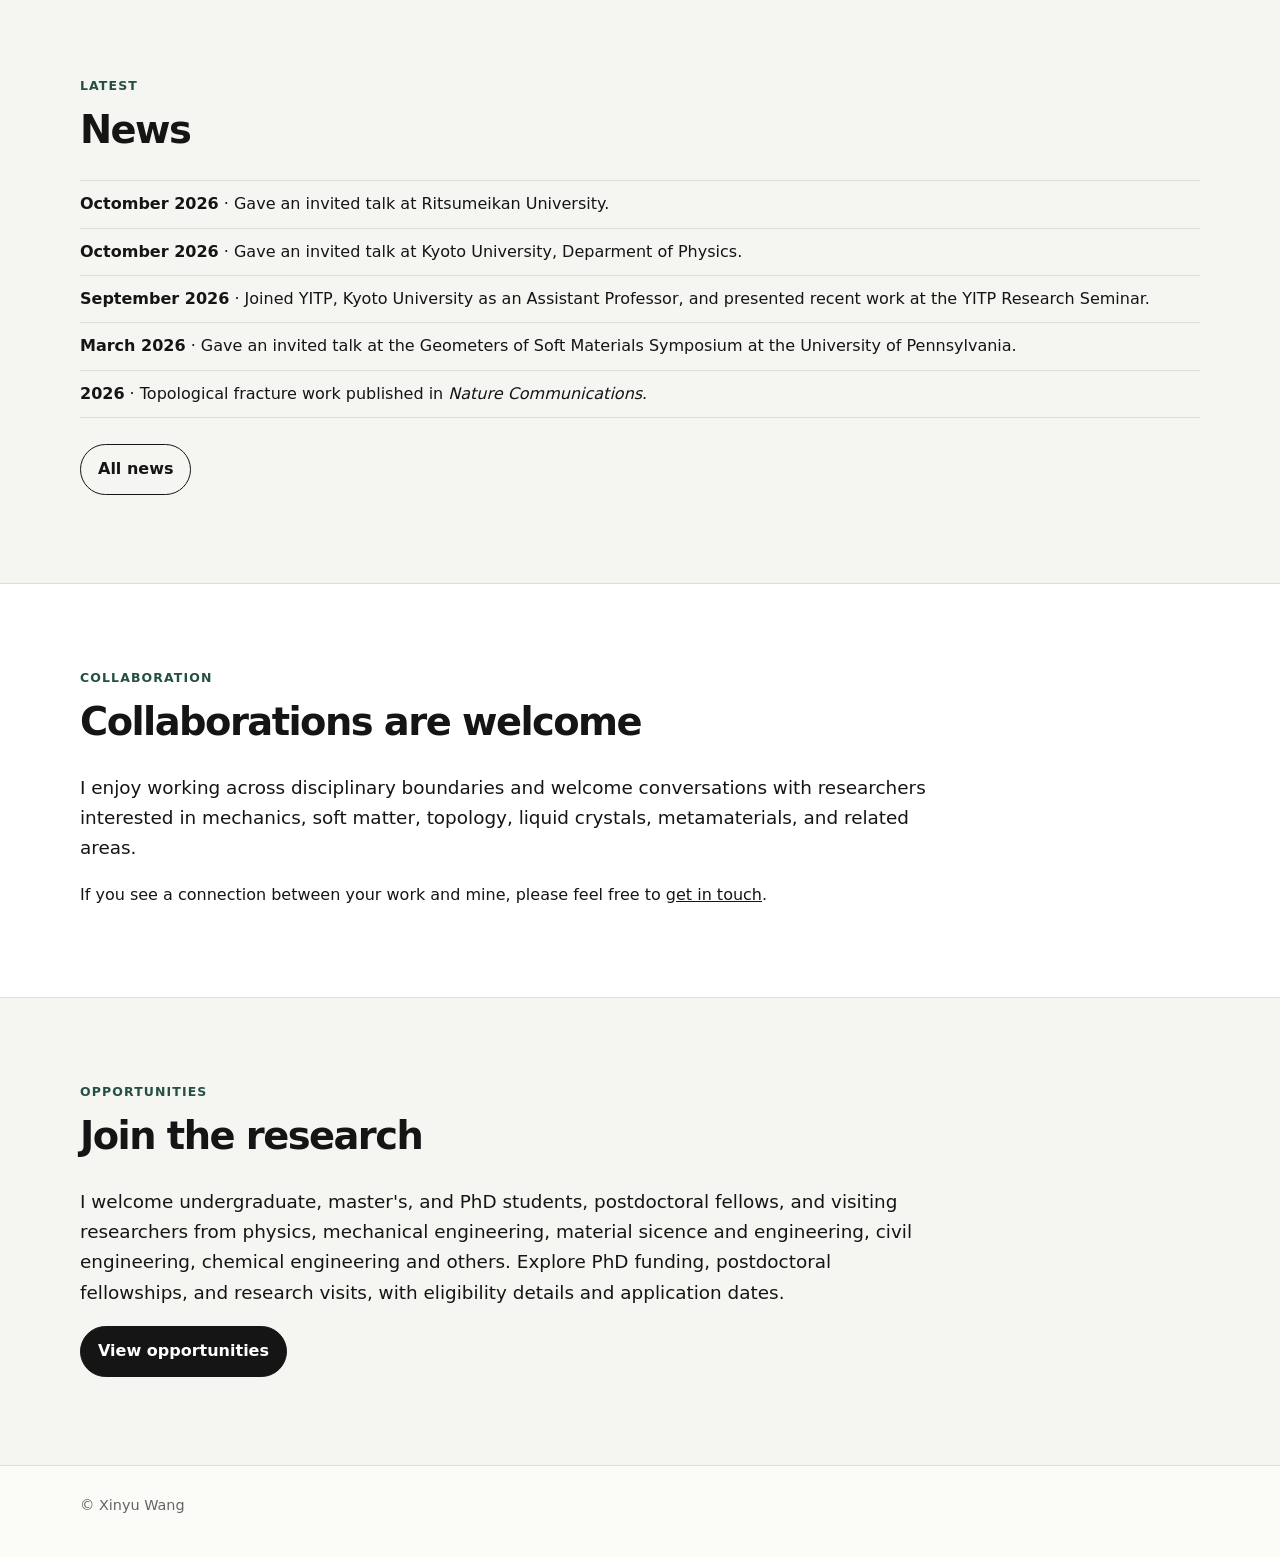
==== commit 913fcc5a: "Add files via upload" ====
--- a/index.html
+++ b/index.html
@@ -4,7 +4,7 @@
   <meta charset="utf-8" />
   <meta name="viewport" content="width=device-width, initial-scale=1" />
   <meta name="description" content="Xinyu Wang — topological mechanics, liquid crystals, architected materials, and soft matter." />
-  <title>Xinyu Wang | Mechanics & Soft Materials</title>
+  <title>Xinyu Wang </title>
   <link rel="stylesheet" href="style.css" />
 </head>
 <body>
@@ -28,7 +28,7 @@
 <section class="hero">
       <div class="wrap hero-grid">
         <div>
-          <p class="eyebrow">Assistant Professor · Yukawa Institute for Theoretical Physics · Kyoto University</p>
+          <p class="eyebrow">Assistant Professor · <a href="https://www2.yukawa.kyoto-u.ac.jp/~non-equilibrium/index_e.html" target="_blank" rel="noopener noreferrer">Non-equilibrium Physics Group</a> · <a href="https://www.yukawa.kyoto-u.ac.jp/en-GB/" target="_blank" rel="noopener noreferrer">Yukawa Institute for Theoretical Physics</a> · Kyoto University</p>
           <h1>Soft and architected materials</h1>
           <p class="lede">
             I study how geometry and topology organize
@@ -38,7 +38,9 @@
           <div class="cta-row">
             <a class="button primary" href="https://scholar.google.com/citations?hl=en&amp;user=svGlrvEAAAAJ" target="_blank" rel="noopener noreferrer">Google Scholar</a>
             <a class="button" href="https://orcid.org/0009-0000-4370-2174" target="_blank" rel="noopener noreferrer">ORCID</a>
-            <a class="button" href="cv.pdf" download="Xinyu_Wang_CV.pdf">Download CV</a>
+            <a class="button" href="cv.pdf" download="Xinyu_Wang_CV.pdf">Download CV</a>
+            <a class="button" href="https://www.yukawa.kyoto-u.ac.jp/en-GB/" target="_blank" rel="noopener noreferrer">YITP</a>
+            <a class="button" href="https://www2.yukawa.kyoto-u.ac.jp/~non-equilibrium/index_e.html" target="_blank" rel="noopener noreferrer">My group</a>
           </div>
         </div>
         <div class="hero-card">
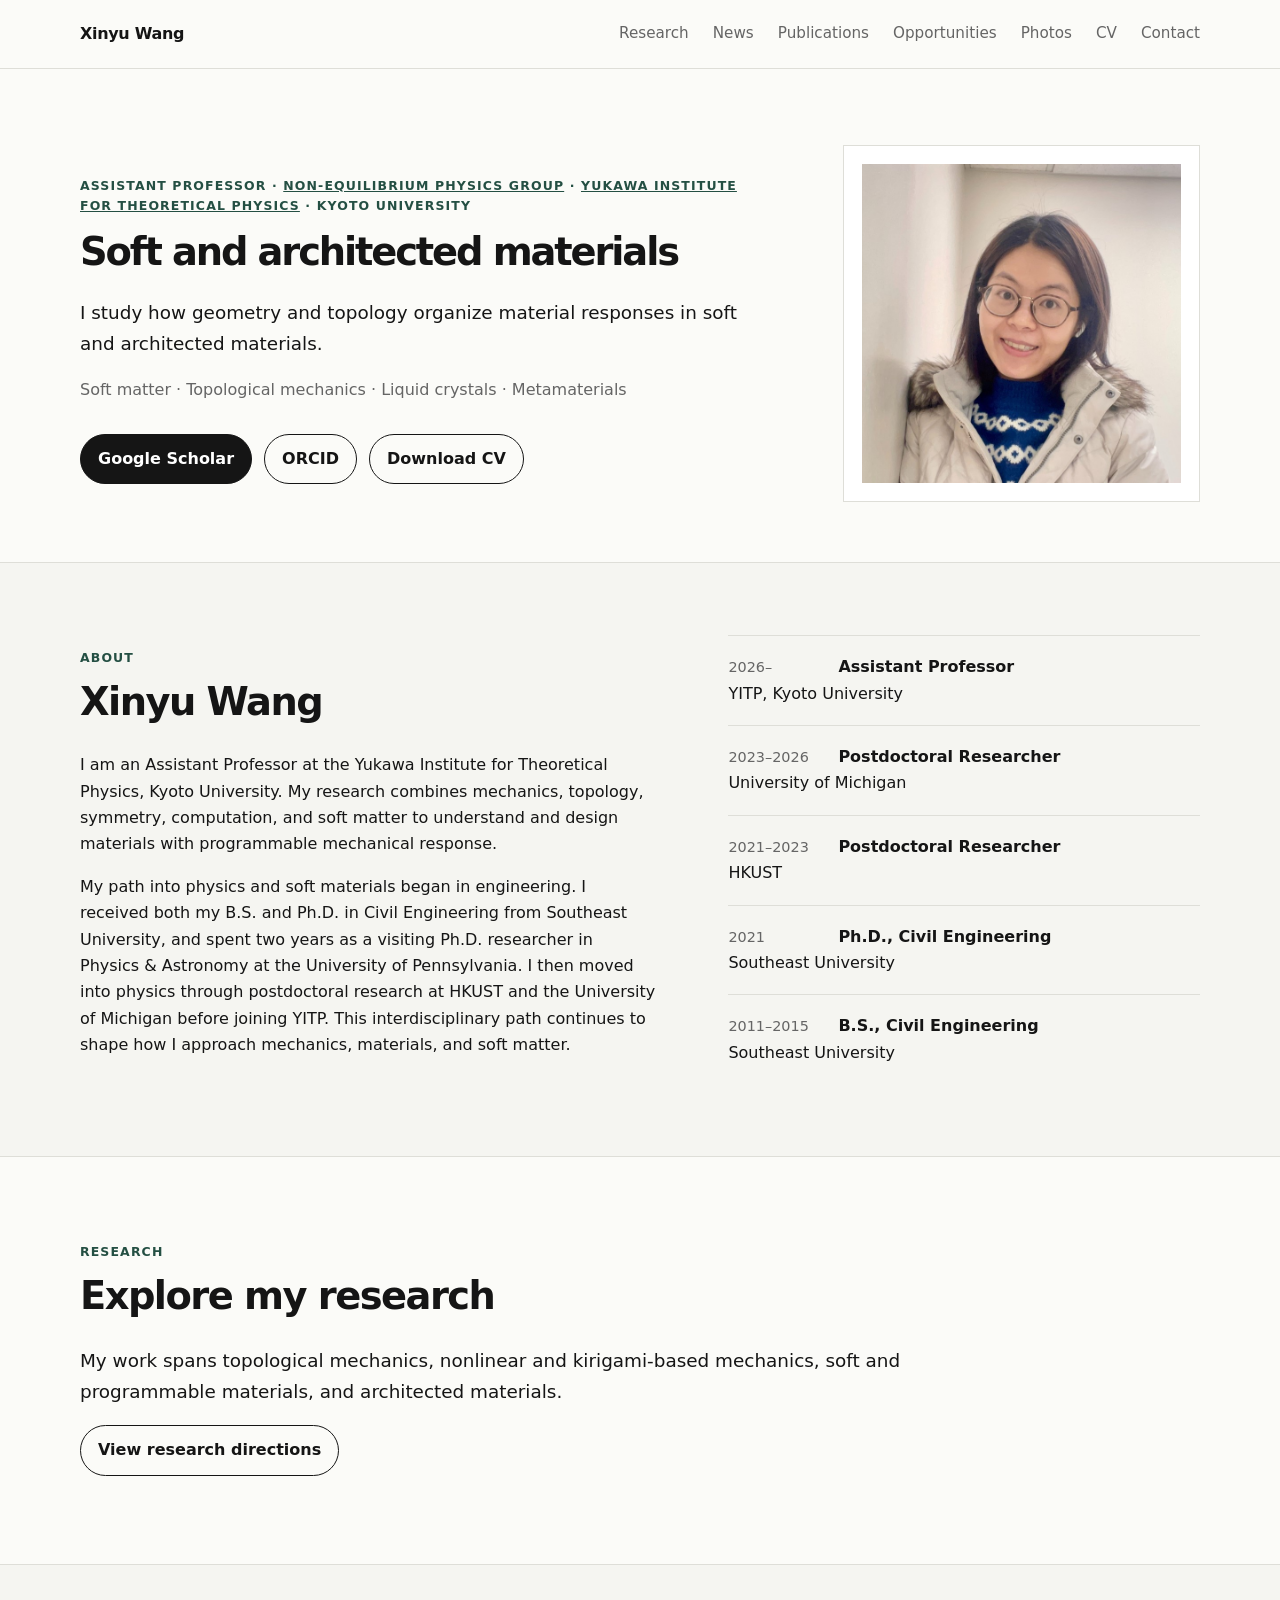
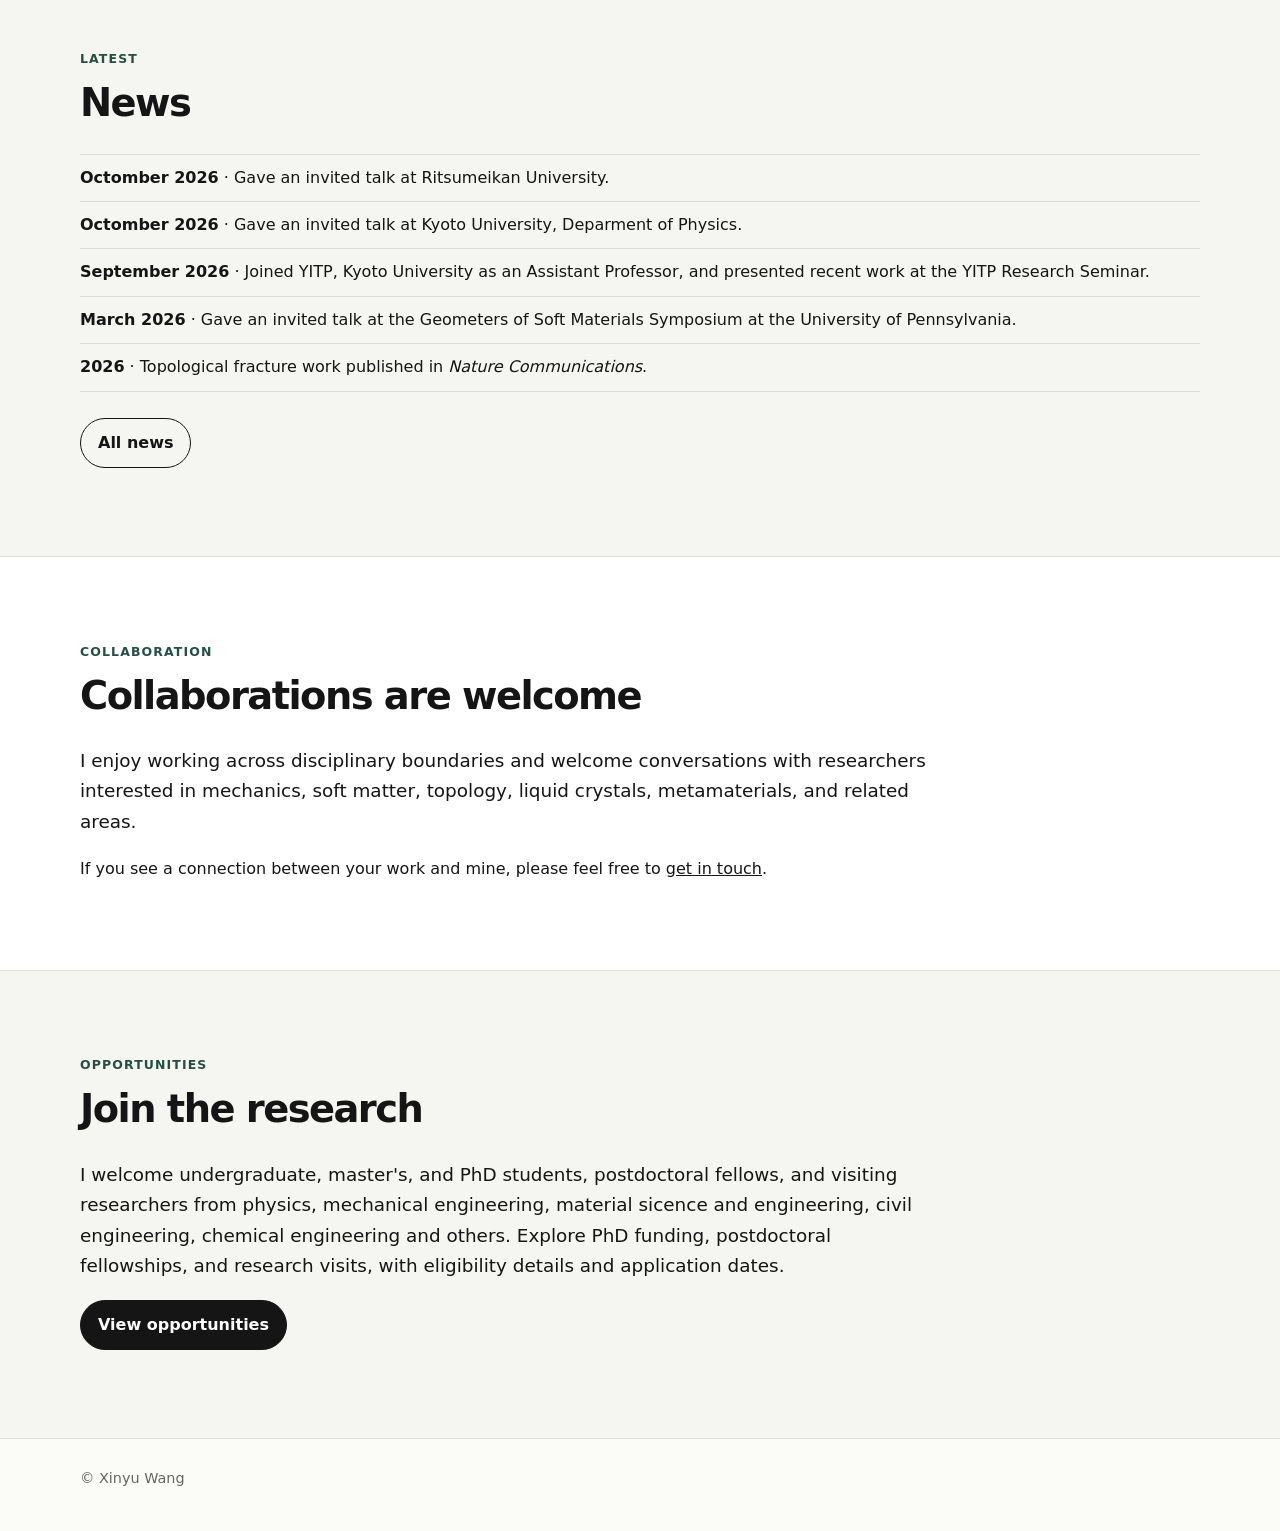
==== commit 2ac53e15: "Add files via upload" ====
--- a/index.html
+++ b/index.html
@@ -38,10 +38,8 @@
           <div class="cta-row">
             <a class="button primary" href="https://scholar.google.com/citations?hl=en&amp;user=svGlrvEAAAAJ" target="_blank" rel="noopener noreferrer">Google Scholar</a>
             <a class="button" href="https://orcid.org/0009-0000-4370-2174" target="_blank" rel="noopener noreferrer">ORCID</a>
-            <a class="button" href="cv.pdf" download="Xinyu_Wang_CV.pdf">Download CV</a>
-            <a class="button" href="https://www.yukawa.kyoto-u.ac.jp/en-GB/" target="_blank" rel="noopener noreferrer">YITP</a>
-            <a class="button" href="https://www2.yukawa.kyoto-u.ac.jp/~non-equilibrium/index_e.html" target="_blank" rel="noopener noreferrer">My group</a>
-          </div>
+            <a class="button" href="cv.pdf" download="Xinyu_Wang_CV.pdf">Download CV</a>
+                     </div>
         </div>
         <div class="hero-card">
           <img class="profile-photo" src="xinyu-wang.jpg" alt="Portrait of Xinyu Wang">
--- a/style.css
+++ b/style.css
@@ -55,7 +55,7 @@
   color: var(--accent);
 }
 h1 {
-  font-size: clamp(2.2rem, 4vw, 3.8rem);
+  font-size: clamp(1.8rem, 3vw, 2.8rem);
   letter-spacing: -.055em;
   line-height: .98;
   margin: 16px 0 28px;
